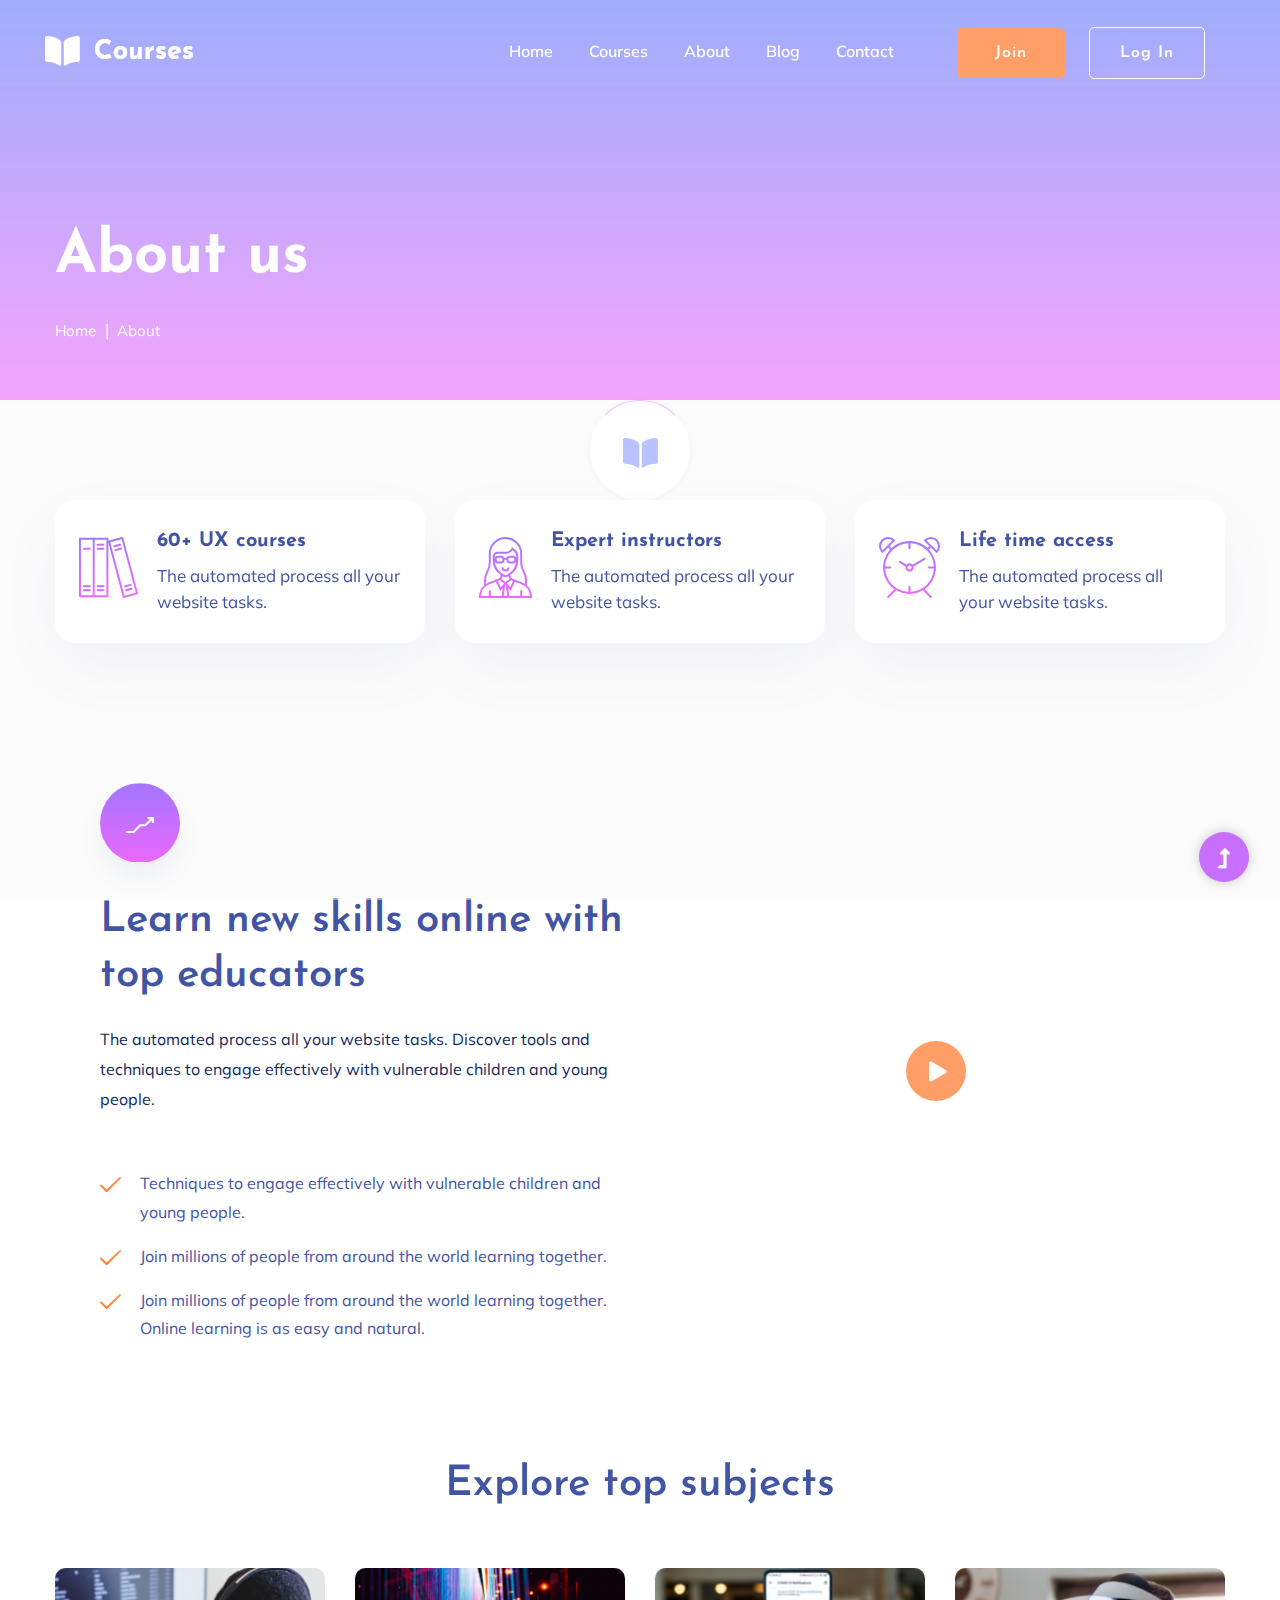
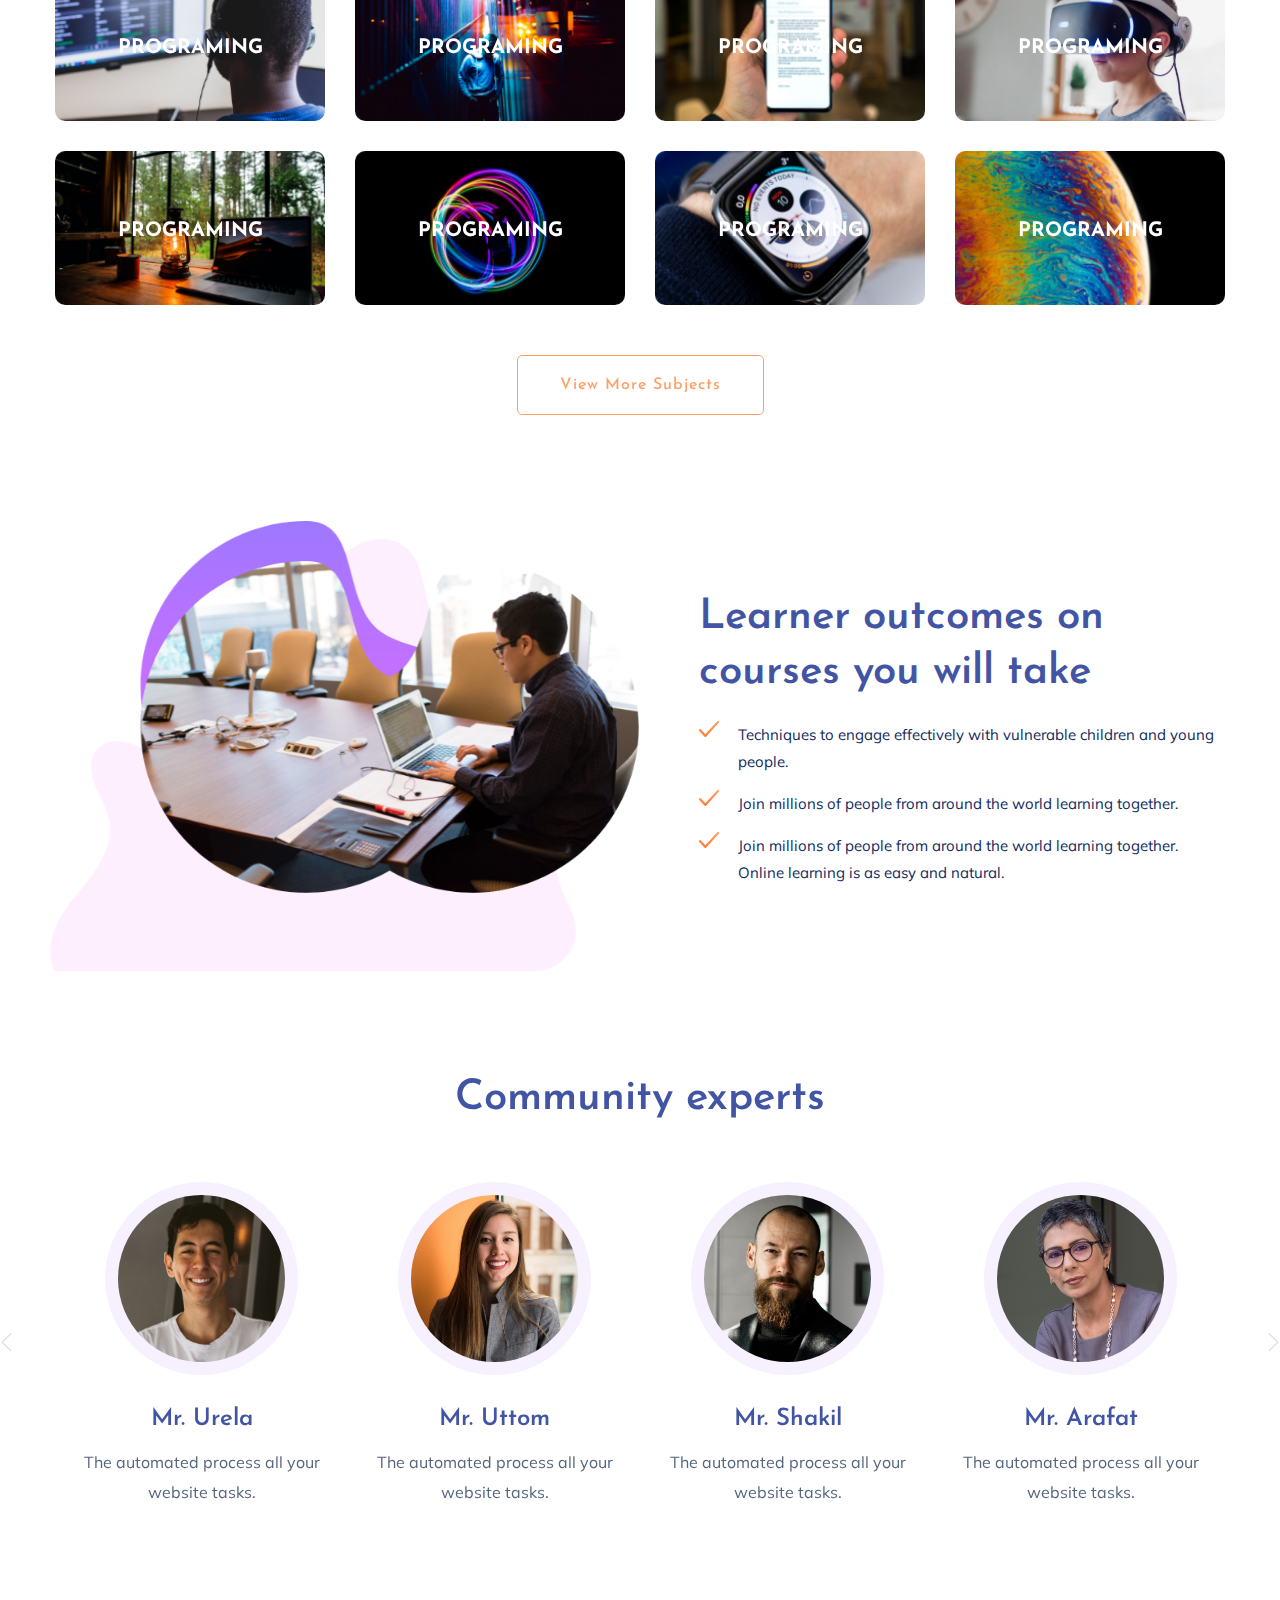
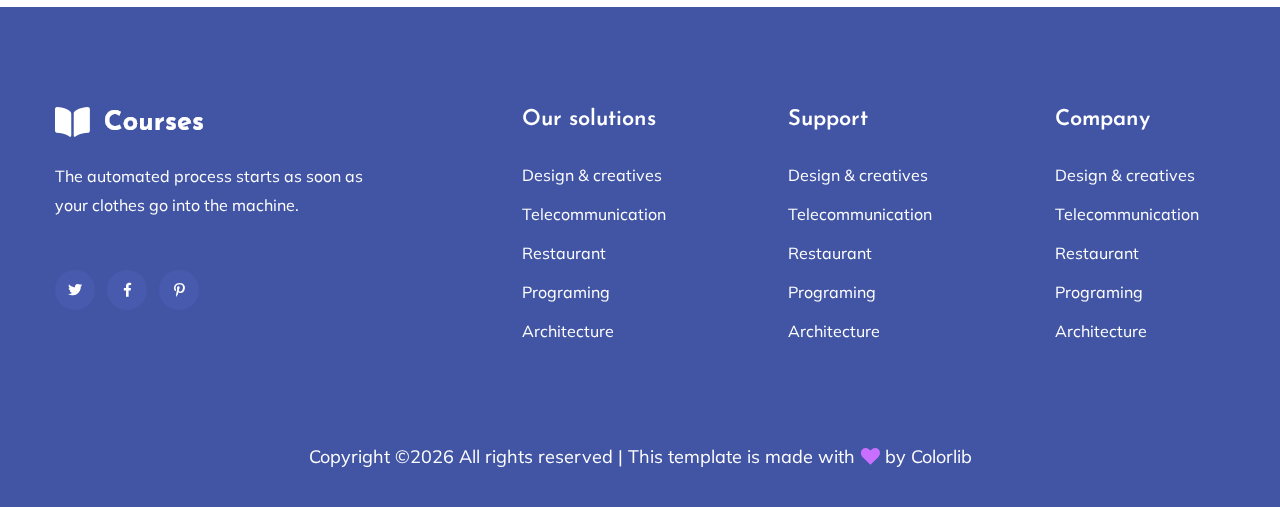
==== about.html @ 0b6d55c1 "initial commit" ====
<!doctype html>
<html class="no-js" lang="zxx">
<head>
    <meta charset="utf-8">
    <meta http-equiv="x-ua-compatible" content="ie=edge">
    <title>Courses | Education</title>
    <meta name="description" content="">
    <meta name="viewport" content="width=device-width, initial-scale=1">
    <link rel="manifest" href="site.webmanifest">
    <link rel="shortcut icon" type="image/x-icon" href="assets/img/favicon.ico">

    <!-- CSS here -->
    <link rel="stylesheet" href="assets/css/bootstrap.min.css">
    <link rel="stylesheet" href="assets/css/owl.carousel.min.css">
    <link rel="stylesheet" href="assets/css/slicknav.css">
    <link rel="stylesheet" href="assets/css/flaticon.css">
    <link rel="stylesheet" href="assets/css/progressbar_barfiller.css">
    <link rel="stylesheet" href="assets/css/gijgo.css">
    <link rel="stylesheet" href="assets/css/animate.min.css">
    <link rel="stylesheet" href="assets/css/animated-headline.css">
    <link rel="stylesheet" href="assets/css/magnific-popup.css">
    <link rel="stylesheet" href="assets/css/fontawesome-all.min.css">
    <link rel="stylesheet" href="assets/css/themify-icons.css">
    <link rel="stylesheet" href="assets/css/slick.css">
    <link rel="stylesheet" href="assets/css/nice-select.css">
    <link rel="stylesheet" href="assets/css/style.css">
</head>

<body>
    <!-- ? Preloader Start -->
    <div id="preloader-active">
        <div class="preloader d-flex align-items-center justify-content-center">
            <div class="preloader-inner position-relative">
                <div class="preloader-circle"></div>
                <div class="preloader-img pere-text">
                    <img src="assets/img/logo/loder.png" alt="">
                </div>
            </div>
        </div>
    </div>
    <!-- Preloader Start -->
    <!-- Header Start -->
    <div class="header-area header-transparent">
        <div class="main-header ">
            <div class="header-bottom  header-sticky">
                <div class="container-fluid">
                    <div class="row align-items-center">
                        <!-- Logo -->
                        <div class="col-xl-2 col-lg-2">
                            <div class="logo">
                                <a href="index.html"><img src="assets/img/logo/logo.png" alt=""></a>
                            </div>
                        </div>
                        <div class="col-xl-10 col-lg-10">
                            <div class="menu-wrapper d-flex align-items-center justify-content-end">
                                <!-- Main-menu -->
                                <div class="main-menu d-none d-lg-block">
                                    <nav>
                                        <ul id="navigation">                                                                                          
                                            <li class="active" ><a href="index.html">Home</a></li>
                                            <li><a href="courses.html">Courses</a></li>
                                            <li><a href="about.html">About</a></li>
                                            <li><a href="#">Blog</a>
                                                <ul class="submenu">
                                                    <li><a href="blog.html">Blog</a></li>
                                                    <li><a href="blog_details.html">Blog Details</a></li>
                                                    <li><a href="elements.html">Element</a></li>
                                                </ul>
                                            </li>
                                            <li><a href="contact.html">Contact</a></li>
                                            <!-- Button -->
                                            <li class="button-header margin-left "><a href="#" class="btn">Join</a></li>
                                            <li class="button-header"><a href="login.html" class="btn btn3">Log in</a></li>
                                        </ul>
                                    </nav>
                                </div>
                            </div>
                        </div> 
                        <!-- Mobile Menu -->
                        <div class="col-12">
                            <div class="mobile_menu d-block d-lg-none"></div>
                        </div>
                    </div>
                </div>
            </div>
        </div>
    </div>
    <!-- Header End -->
    <main>
        <!--? slider Area Start-->
        <section class="slider-area slider-area2">
            <div class="slider-active">
                <!-- Single Slider -->
                <div class="single-slider slider-height2">
                    <div class="container">
                        <div class="row">
                            <div class="col-xl-8 col-lg-11 col-md-12">
                                <div class="hero__caption hero__caption2">
                                    <h1 data-animation="bounceIn" data-delay="0.2s">About us</h1>
                                    <!-- breadcrumb Start-->
                                    <nav aria-label="breadcrumb">
                                        <ol class="breadcrumb">
                                            <li class="breadcrumb-item"><a href="index.html">Home</a></li>
                                            <li class="breadcrumb-item"><a href="#">about</a></li> 
                                        </ol>
                                    </nav>
                                    <!-- breadcrumb End -->
                                </div>
                            </div>
                        </div>
                    </div>          
                </div>
            </div>
        </section>
        <div class="services-area services-area2 section-padding40">
            <div class="container">
                <div class="row justify-content-sm-center">
                    <div class="col-lg-4 col-md-6 col-sm-8">
                        <div class="single-services mb-30">
                            <div class="features-icon">
                                <img src="assets/img/icon/icon1.svg" alt="">
                            </div>
                            <div class="features-caption">
                                <h3>60+ UX courses</h3>
                                <p>The automated process all your website tasks.</p>
                            </div>
                        </div>
                    </div>
                    <div class="col-lg-4 col-md-6 col-sm-8">
                        <div class="single-services mb-30">
                            <div class="features-icon">
                                <img src="assets/img/icon/icon2.svg" alt="">
                            </div>
                            <div class="features-caption">
                                <h3>Expert instructors</h3>
                                <p>The automated process all your website tasks.</p>
                            </div>
                        </div>
                    </div>
                    <div class="col-lg-4 col-md-6 col-sm-8">
                        <div class="single-services mb-30">
                            <div class="features-icon">
                                <img src="assets/img/icon/icon3.svg" alt="">
                            </div>
                            <div class="features-caption">
                                <h3>Life time access</h3>
                                <p>The automated process all your website tasks.</p>
                            </div>
                        </div>
                    </div>
                </div>
            </div>
        </div>
        <!--? About Area-1 Start -->
        <section class="about-area1 fix pt-10">
            <div class="support-wrapper align-items-center">
                <div class="left-content1">
                    <div class="about-icon">
                        <img src="assets/img/icon/about.svg" alt="">
                    </div>
                    <!-- section tittle -->
                    <div class="section-tittle section-tittle2 mb-55">
                        <div class="front-text">
                            <h2 class="">Learn new skills online with top educators</h2>
                            <p>The automated process all your website tasks. Discover tools and 
                                techniques to engage effectively with vulnerable children and young 
                            people.</p>
                        </div>
                    </div>
                    <div class="single-features">
                        <div class="features-icon">
                            <img src="assets/img/icon/right-icon.svg" alt="">
                        </div>
                        <div class="features-caption">
                            <p>Techniques to engage effectively with vulnerable children and young people.</p>
                        </div>
                    </div>
                    <div class="single-features">
                        <div class="features-icon">
                            <img src="assets/img/icon/right-icon.svg" alt="">
                        </div>
                        <div class="features-caption">
                            <p>Join millions of people from around the world  learning together.</p>
                        </div>
                    </div>

                    <div class="single-features">
                        <div class="features-icon">
                            <img src="assets/img/icon/right-icon.svg" alt="">
                        </div>
                        <div class="features-caption">
                            <p>Join millions of people from around the world learning together. Online learning is as easy and natural.</p>
                        </div>
                    </div>
                </div>
                <div class="right-content1">
                    <!-- img -->
                    <div class="right-img">
                        <img src="assets/img/gallery/about.png" alt="">

                        <div class="video-icon" >
                            <a class="popup-video btn-icon" href="https://www.youtube.com/watch?v=up68UAfH0d0"><i class="fas fa-play"></i></a>
                        </div>
                    </div>
                </div>
            </div>
        </section>
        <!-- About Area End -->
        <!--? top subjects Area Start -->
        <div class="topic-area section-padding40">
            <div class="container">
                <div class="row justify-content-center">
                    <div class="col-xl-7 col-lg-8">
                        <div class="section-tittle text-center mb-55">
                            <h2>Explore top subjects</h2>
                        </div>
                    </div>
                </div>
                <div class="row">
                    <div class="col-lg-3 col-md-4 col-sm-6">
                        <div class="single-topic text-center mb-30">
                            <div class="topic-img">
                                <img src="assets/img/gallery/topic1.png" alt="">
                                <div class="topic-content-box">
                                    <div class="topic-content">
                                        <h3><a href="#">Programing</a></h3>
                                    </div>
                                </div>
                            </div>
                        </div>
                    </div>
                    <div class="col-lg-3 col-md-4 col-sm-6">
                        <div class="single-topic text-center mb-30">
                            <div class="topic-img">
                                <img src="assets/img/gallery/topic2.png" alt="">
                                <div class="topic-content-box">
                                    <div class="topic-content">
                                        <h3><a href="#">Programing</a></h3>
                                    </div>
                                </div>
                            </div>
                        </div>
                    </div>
                    <div class="col-lg-3 col-md-4 col-sm-6">
                        <div class="single-topic text-center mb-30">
                            <div class="topic-img">
                                <img src="assets/img/gallery/topic3.png" alt="">
                                <div class="topic-content-box">
                                    <div class="topic-content">
                                        <h3><a href="#">Programing</a></h3>
                                    </div>
                                </div>
                            </div>
                        </div>
                    </div>
                    <div class="col-lg-3 col-md-4 col-sm-6">
                        <div class="single-topic text-center mb-30">
                            <div class="topic-img">
                                <img src="assets/img/gallery/topic4.png" alt="">
                                <div class="topic-content-box">
                                    <div class="topic-content">
                                        <h3><a href="#">Programing</a></h3>
                                    </div>
                                </div>
                            </div>
                        </div>
                    </div>
                    <div class="col-lg-3 col-md-4 col-sm-6">
                        <div class="single-topic text-center mb-30">
                            <div class="topic-img">
                                <img src="assets/img/gallery/topic5.png" alt="">
                                <div class="topic-content-box">
                                    <div class="topic-content">
                                        <h3><a href="#">Programing</a></h3>
                                    </div>
                                </div>
                            </div>
                        </div>
                    </div>
                    <div class="col-lg-3 col-md-4 col-sm-6">
                        <div class="single-topic text-center mb-30">
                            <div class="topic-img">
                                <img src="assets/img/gallery/topic6.png" alt="">
                                <div class="topic-content-box">
                                    <div class="topic-content">
                                        <h3><a href="#">Programing</a></h3>
                                    </div>
                                </div>
                            </div>
                        </div>
                    </div>
                    <div class="col-lg-3 col-md-4 col-sm-6">
                        <div class="single-topic text-center mb-30">
                            <div class="topic-img">
                                <img src="assets/img/gallery/topic7.png" alt="">
                                <div class="topic-content-box">
                                    <div class="topic-content">
                                        <h3><a href="#">Programing</a></h3>
                                    </div>
                                </div>
                            </div>
                        </div>
                    </div>
                    <div class="col-lg-3 col-md-4 col-sm-6">
                        <div class="single-topic text-center mb-30">
                            <div class="topic-img">
                                <img src="assets/img/gallery/topic8.png" alt="">
                                <div class="topic-content-box">
                                    <div class="topic-content">
                                        <h3><a href="#">Programing</a></h3>
                                    </div>
                                </div>
                            </div>
                        </div>
                    </div>
                </div>
                <div class="row justify-content-center">
                    <div class="col-xl-12">
                        <div class="section-tittle text-center mt-20">
                            <a href="courses.html" class="border-btn">View More Subjects</a>
                        </div>
                    </div>
                </div>
            </div>
        </div>
        <!-- top subjects End -->
        <!--? About Area-3 Start -->
        <section class="about-area3 fix">
            <div class="support-wrapper align-items-center">
                <div class="right-content3">
                    <!-- img -->
                    <div class="right-img">
                        <img src="assets/img/gallery/about3.png" alt="">
                    </div>
                </div>
                <div class="left-content3">
                    <!-- section tittle -->
                    <div class="section-tittle section-tittle2 mb-20">
                        <div class="front-text">
                            <h2 class="">Learner outcomes on courses you will take</h2>
                        </div>
                    </div>
                    <div class="single-features">
                        <div class="features-icon">
                            <img src="assets/img/icon/right-icon.svg" alt="">
                        </div>
                        <div class="features-caption">
                            <p>Techniques to engage effectively with vulnerable children and young people.</p>
                        </div>
                    </div>
                    <div class="single-features">
                        <div class="features-icon">
                            <img src="assets/img/icon/right-icon.svg" alt="">
                        </div>
                        <div class="features-caption">
                            <p>Join millions of people from around the world
                            learning together.</p>
                        </div>
                    </div>
                    <div class="single-features">
                        <div class="features-icon">
                            <img src="assets/img/icon/right-icon.svg" alt="">
                        </div>
                        <div class="features-caption">
                            <p>Join millions of people from around the world learning together.
                            Online learning is as easy and natural.</p>
                        </div>
                    </div>
                </div>
            </div>
        </section>
        <!-- About Area End -->
        <!--? Team -->
        <section class="team-area section-padding40 fix">
            <div class="container">
                <div class="row justify-content-center">
                    <div class="col-xl-7 col-lg-8">
                        <div class="section-tittle text-center mb-55">
                            <h2>Community experts</h2>
                        </div>
                    </div>
                </div>
                <div class="team-active">
                    <div class="single-cat text-center">
                        <div class="cat-icon">
                            <img src="assets/img/gallery/team1.png" alt="">
                        </div>
                        <div class="cat-cap">
                            <h5><a href="services.html">Mr. Urela</a></h5>
                            <p>The automated process all your website tasks.</p>
                        </div>
                    </div>
                    <div class="single-cat text-center">
                        <div class="cat-icon">
                            <img src="assets/img/gallery/team2.png" alt="">
                        </div>
                        <div class="cat-cap">
                            <h5><a href="services.html">Mr. Uttom</a></h5>
                            <p>The automated process all your website tasks.</p>
                        </div>
                    </div>
                    <div class="single-cat text-center">
                        <div class="cat-icon">
                            <img src="assets/img/gallery/team3.png" alt="">
                        </div>
                        <div class="cat-cap">
                            <h5><a href="services.html">Mr. Shakil</a></h5>
                            <p>The automated process all your website tasks.</p>
                        </div>
                    </div>
                    <div class="single-cat text-center">
                        <div class="cat-icon">
                            <img src="assets/img/gallery/team4.png" alt="">
                        </div>
                        <div class="cat-cap">
                            <h5><a href="services.html">Mr. Arafat</a></h5>
                            <p>The automated process all your website tasks.</p>
                        </div>
                    </div>
                    <div class="single-cat text-center">
                        <div class="cat-icon">
                            <img src="assets/img/gallery/team3.png" alt="">
                        </div>
                        <div class="cat-cap">
                            <h5><a href="services.html">Mr. saiful</a></h5>
                            <p>The automated process all your website tasks.</p>
                        </div>
                    </div>
                </div>
            </div>
        </section>
        <!-- Services End -->
    </main>
    <footer>
     <div class="footer-wrappper footer-bg">
        <!-- Footer Start-->
        <div class="footer-area footer-padding">
            <div class="container">
                <div class="row justify-content-between">
                    <div class="col-xl-4 col-lg-5 col-md-4 col-sm-6">
                        <div class="single-footer-caption mb-50">
                            <div class="single-footer-caption mb-30">
                                <!-- logo -->
                                <div class="footer-logo mb-25">
                                    <a href="index.html"><img src="assets/img/logo/logo2_footer.png" alt=""></a>
                                </div>
                                <div class="footer-tittle">
                                    <div class="footer-pera">
                                        <p>The automated process starts as soon as your clothes go into the machine.</p>
                                    </div>
                                </div>
                                <!-- social -->
                                <div class="footer-social">
                                    <a href="#"><i class="fab fa-twitter"></i></a>
                                    <a href="https://bit.ly/sai4ull"><i class="fab fa-facebook-f"></i></a>
                                    <a href="#"><i class="fab fa-pinterest-p"></i></a>
                                </div>
                            </div>
                        </div>
                    </div>
                    <div class="col-xl-2 col-lg-3 col-md-4 col-sm-5">
                        <div class="single-footer-caption mb-50">
                            <div class="footer-tittle">
                                <h4>Our solutions</h4>
                                <ul>
                                    <li><a href="#">Design & creatives</a></li>
                                    <li><a href="#">Telecommunication</a></li>
                                    <li><a href="#">Restaurant</a></li>
                                    <li><a href="#">Programing</a></li>
                                    <li><a href="#">Architecture</a></li>
                                </ul>
                            </div>
                        </div>
                    </div>
                    <div class="col-xl-2 col-lg-4 col-md-4 col-sm-6">
                        <div class="single-footer-caption mb-50">
                            <div class="footer-tittle">
                                <h4>Support</h4>
                                <ul>
                                    <li><a href="#">Design & creatives</a></li>
                                    <li><a href="#">Telecommunication</a></li>
                                    <li><a href="#">Restaurant</a></li>
                                    <li><a href="#">Programing</a></li>
                                    <li><a href="#">Architecture</a></li>
                                </ul>
                            </div>
                        </div>
                    </div>
                    <div class="col-xl-2 col-lg-3 col-md-4 col-sm-6">
                        <div class="single-footer-caption mb-50">
                            <div class="footer-tittle">
                                <h4>Company</h4>
                                <ul>
                                    <li><a href="#">Design & creatives</a></li>
                                    <li><a href="#">Telecommunication</a></li>
                                    <li><a href="#">Restaurant</a></li>
                                    <li><a href="#">Programing</a></li>
                                    <li><a href="#">Architecture</a></li>
                                </ul>
                            </div>
                        </div>
                    </div>
                </div>
            </div>
        </div>
        <!-- footer-bottom area -->
        <div class="footer-bottom-area">
            <div class="container">
                <div class="footer-border">
                    <div class="row d-flex align-items-center">
                        <div class="col-xl-12 ">
                            <div class="footer-copy-right text-center">
                                <p><!-- Link back to Colorlib can't be removed. Template is licensed under CC BY 3.0. -->
                                  Copyright &copy;<script>document.write(new Date().getFullYear());</script> All rights reserved | This template is made with <i class="fa fa-heart" aria-hidden="true"></i> by <a href="https://colorlib.com" target="_blank">Colorlib</a>
                                  <!-- Link back to Colorlib can't be removed. Template is licensed under CC BY 3.0. --></p>
                              </div>
                          </div>
                      </div>
                  </div>
              </div>
          </div>
          <!-- Footer End-->
      </div>
  </footer> 
  <!-- Scroll Up -->
  <div id="back-top" >
    <a title="Go to Top" href="#"> <i class="fas fa-level-up-alt"></i></a>
</div>

<!-- JS here -->
<script src="./assets/js/vendor/modernizr-3.5.0.min.js"></script>
<!-- Jquery, Popper, Bootstrap -->
<script src="./assets/js/vendor/jquery-1.12.4.min.js"></script>
<script src="./assets/js/popper.min.js"></script>
<script src="./assets/js/bootstrap.min.js"></script>
<!-- Jquery Mobile Menu -->
<script src="./assets/js/jquery.slicknav.min.js"></script>

<!-- Jquery Slick , Owl-Carousel Plugins -->
<script src="./assets/js/owl.carousel.min.js"></script>
<script src="./assets/js/slick.min.js"></script>
<!-- One Page, Animated-HeadLin -->
<script src="./assets/js/wow.min.js"></script>
<script src="./assets/js/animated.headline.js"></script>
<script src="./assets/js/jquery.magnific-popup.js"></script>

<!-- Date Picker -->
<script src="./assets/js/gijgo.min.js"></script>
<!-- Nice-select, sticky -->
<script src="./assets/js/jquery.nice-select.min.js"></script>
<script src="./assets/js/jquery.sticky.js"></script>
<!-- Progress -->
<script src="./assets/js/jquery.barfiller.js"></script>

<!-- counter , waypoint,Hover Direction -->
<script src="./assets/js/jquery.counterup.min.js"></script>
<script src="./assets/js/waypoints.min.js"></script>
<script src="./assets/js/jquery.countdown.min.js"></script>
<script src="./assets/js/hover-direction-snake.min.js"></script>

<!-- contact js -->
<script src="./assets/js/contact.js"></script>
<script src="./assets/js/jquery.form.js"></script>
<script src="./assets/js/jquery.validate.min.js"></script>
<script src="./assets/js/mail-script.js"></script>
<script src="./assets/js/jquery.ajaxchimp.min.js"></script>

<!-- Jquery Plugins, main Jquery -->	
<script src="./assets/js/plugins.js"></script>
<script src="./assets/js/main.js"></script>

</body>
</html>
---- assets/css/flaticon.css ----
/*
  	Flaticon icon font: Flaticon
  	Creation date: 02/06/2020 05:24
  	*/

@font-face {
  font-family: "Flaticon";
  src: url("../fonts/Flaticon.eot");
  src: url("../fonts/Flaticon.eot?#iefix") format("embedded-opentype"),
       url("../fonts/Flaticon.woff2") format("woff2"),
       url("../fonts/Flaticon.woff") format("woff"),
       url("../fonts/Flaticon.ttf") format("truetype"),
       url("../fonts/Flaticon.svg#Flaticon") format("svg");
  font-weight: normal;
  font-style: normal;
}

@media screen and (-webkit-min-device-pixel-ratio:0) {
  @font-face {
    font-family: "Flaticon";
    src: url("../fonts/Flaticon.svg#Flaticon") format("svg");
  }
}

[class^="flaticon-"]:before, [class*=" flaticon-"]:before,
[class^="flaticon-"]:after, [class*=" flaticon-"]:after {   
  font-family: Flaticon;
font-style: normal;
}

.flaticon-null:before { content: "\f100"; }
.flaticon-null-1:before { content: "\f101"; }
.flaticon-gear:before { content: "\f102"; }
.flaticon-think:before { content: "\f103"; }
---- assets/css/progressbar_barfiller.css ----
/* Custom Code skills */
.single-skill{
  display: flex;
}

.single-skill span {
	color: #79838b;
	font-size: 13px;
	font-weight: 300;
	letter-spacing: 0;
	margin-bottom: 14px;
	display: block;
}
.single-skill .bar-progress {
	width: 100%;
}
.single-skill .bar-title {
  width: 20%;
  margin-bottom: 19px;
}

.skills-content {
  padding-top: 200px;
  padding-left: 70px;
}

.skills-shape-bg {
  height: 651px;
  width: 868px;
  position: absolute;
  content: "";
  border: 2px solid #4d4d4d;
  left: 40%;
  top: 255px;
}

.skills-shape-bg::before {
  position: absolute;
  content: "";
  height: 465px;
  width: 300px;
  border: 2px solid #4d4d4d;
  left: -35%;
  top: 50%;
  transform: translateY(-50%);
  border-right: 0;
}



/* Default */
.barfiller {
	width: 100%;
	height: 10px;
	background: #f6f9fc;
  position: relative;
  border-radius: 5px;
}

.barfiller .fill {
  display: block;
  position: relative;
  width: 0px;
  height: 100%;
  background: #333;
  z-index: 1;
  border-radius: 5px;
}

.barfiller .tipWrap { display: none; }

.barfiller .tip {
  margin-top: -28px;
  padding: 2px 4px;
  font-size: 16px;
  color: #09cc7f;
  left: 0px;
  position: absolute;
  z-index: 2;
  background: transparent;
  font-weight: 800;
}

.barfiller .tip:after {
  border: solid;
  border-color: rgba(0,0,0,.8) transparent;
  border-width: 6px 6px 0 6px;
  content: "";
  display: block;
  position: absolute;
  left: 9px;
  top: 100%;
  z-index: 9;
  display: none;
  
}
---- assets/css/gijgo.css ----
.gj-button {
    background-color: #f5f5f5;
    border: 1px solid #ddd;
    color: #000;
    border-radius: 3px;
    padding: 6px 10px;
    cursor: pointer;
}

.gj-unselectable {
    -webkit-touch-callout: none;
    -webkit-user-select: none;
    -khtml-user-select: none;
    -moz-user-select: none;
    -ms-user-select: none;
    user-select: none;
}

.gj-row {
    display: -webkit-box;
    display: -ms-flexbox;
    display: flex;
    -ms-flex-wrap: wrap;
    flex-wrap: wrap;
}

.gj-margin-left-5 {
    margin-left: 5px;
}

.gj-margin-left-10 {
    margin-left: 10px;
}

.gj-width-full {
    width: 100%;
}

.gj-cursor-pointer {
    cursor: pointer;
}

.gj-text-align-center {
    text-align: center;
}

.gj-font-size-16 {
    font-size: 16px;
}

.gj-hidden {
    display: none;
}

/** Material Design */
.gj-button-md {
    background: 0 0;
    border: none;
    border-radius: 2px;
    color: rgba(0, 0, 0, 0.87);
    position: relative;
    height: 36px;
    margin: 0;
    min-width: 64px;
    padding: 0 16px;
    display: inline-block;
    font-family: "Roboto","Helvetica","Arial",sans-serif;
    font-size: 1rem;
    font-weight: 500;
    text-transform: uppercase;
    letter-spacing: 0;
    overflow: hidden;
    will-change: box-shadow;
    transition: box-shadow .2s cubic-bezier(.4,0,1,1),background-color .2s cubic-bezier(.4,0,.2,1),color .2s cubic-bezier(.4,0,.2,1);
    outline: none;
    cursor: pointer;
    text-decoration: none;
    text-align: center;
    line-height: 36px;
    vertical-align: middle;
    overflow: hidden;
    -webkit-user-select: none;
    -moz-user-select: none;
    -ms-user-select: none;
    user-select: none;
}

.gj-button-md:hover {
    background-color: rgba(158,158,158,.2);
}

.gj-button-md:disabled {
    color: rgba(0,0,0,.26);
    background: 0 0;
}

.gj-button-md .material-icons,
.gj-button-md .gj-icon {
    vertical-align: middle;
    /*font-size: 1.3rem;
    margin-right: 4px;*/
}

.gj-button-md.gj-button-md-icon {
    width: 24px;
    height: 31px;
    min-width: 24px;
    padding: 0px;
    display: table;
}

.gj-button-md.gj-button-md-icon .material-icons,
.gj-button-md.gj-button-md-icon .gj-icon {
    display: table-cell;
    margin-right: 0px;
    width: 24px;
    height: 24px;
}

.gj-button-md.active {
    background-color: rgba(158,158,158,.4);
}

.gj-button-md-group {
    position: relative;
    display: inline-block;
    vertical-align: middle;
}
.gj-textbox-md {
	/* border: none; */
	/* border-bottom: 1px solid rgba(0,0,0,.42); */
	display: block;
	font-family: "Helvetica","Arial",sans-serif;
	font-size: 16px;
	line-height: 16px;
	/* padding: 4px 0px; */
	margin: 0;
	/* width: 100%; */
	background: 0 0;
	/* text-align: ; */
	color: rgba(0,0,0,.87);
	padding-left: 44px;
	border: 1px solid #dca73a;
	/* padding: 15px 15px; */
	/* text-align: center; */
	width: 177px;
	height: 55px;
	border-radius: 5px;
}
.gj-textbox-md:focus,
.gj-textbox-md:active {
    /* border-bottom: 2px solid rgba(0,0,0,.42); */
    outline: none;
}

.gj-textbox-md::placeholder {
    color: #8e8e8e;
}

.gj-textbox-md:-ms-input-placeholder {
    color: #8e8e8e;
}

.gj-textbox-md::-ms-input-placeholder {
    color: #8e8e8e;
}

.gj-md-spacer-24 {
    min-width: 24px;
    width: 24px;
    display: inline-block;
}

.gj-md-spacer-32 {
    min-width: 32px;
    width: 32px;
    display: inline-block;
}

.gj-modal {
    position: fixed;
    top: 0;
    right: 0;
    bottom: 0;
    left: 0;
    z-index: 1203;
    display: none;
    overflow: hidden;
    -webkit-overflow-scrolling: touch;
    outline: 0;
    background-color: rgba(0, 0, 0, 0.54118);
    transition: 200ms ease opacity;
    will-change: opacity;
}

/* List */
ul.gj-list li [data-role="wrapper"] {
    display: table;
    width: 100%;
}

ul.gj-list li [data-role="checkbox"] {
    display: table-cell;
    vertical-align:middle;
    text-align:center;
}

ul.gj-list li [data-role="image"] {
    display: table-cell;
    vertical-align:middle;
    text-align:center;
}

ul.gj-list li [data-role="display"] {
    display: table-cell;
    vertical-align:middle;
    cursor: pointer;
}

ul.gj-list li [data-role="display"]:empty:before {
  content: "\200b"; /* unicode zero width space character */
}

/* List - Bootstrap */
ul.gj-list-bootstrap {
    padding-left: 0px;
    margin-bottom: 0px;
}

ul.gj-list-bootstrap li {
    padding: 0px;
}

ul.gj-list-bootstrap li [data-role="wrapper"] {
    padding: 0px 10px;
}

ul.gj-list-bootstrap li [data-role="checkbox"] {
    width: 24px;
    padding: 3px;
}

ul.gj-list-bootstrap li [data-role="image"] {
    width: 24px;
    height: 24px;
}

ul.gj-list-bootstrap li [data-role="display"] {
    padding: 8px 0px 8px 4px;
}

.list-group-item.active ul li, .list-group-item.active:focus ul li, .list-group-item.active:hover ul li {
    text-shadow: none;
    color:initial;
}

/* List - Material Design */
ul.gj-list-md {
    padding: 0px;
    list-style: none;
    list-style-type: none;
    line-height: 24px;
    letter-spacing: 0;
    color: #616161; /* Gray 700 */
}

ul.gj-list-md li {
    display: list-item;
    list-style-type: none;
    padding: 0px;
    min-height: unset;
    box-sizing: border-box;
    align-items: center;
    cursor: default;
    overflow: hidden;

    font-family: "Roboto","Helvetica","Arial",sans-serif;
    font-size: 16px;
    font-weight: 400;
    letter-spacing: .04em;
    line-height: 1;
    
    -webkit-flex-direction: row;
    -ms-flex-direction: row;
    flex-direction: row;
    -webkit-flex-wrap: nowrap;
    -ms-flex-wrap: nowrap;
    flex-wrap: nowrap;
}

ul.gj-list-md li [data-role="checkbox"] {
    height: 24px;
    width: 24px;
}

ul.gj-list-md li [data-role="image"] {
    height: 24px;
    width: 24px;
}

ul.gj-list-md li [data-role="display"] {
    padding: 8px 0px 8px 5px;
    order: 0;
    flex-grow: 2;
    text-decoration: none;
    box-sizing: border-box;
    align-items: center;
    text-align: left;
    color: rgba(0,0,0,.87);
}

ul.gj-list-md li.disabled>[data-role="wrapper"]>[data-role="display"] {
    color: #9E9E9E; /* Gray 500 */
}

.gj-list-md-active {
    background: #e0e0e0;
    color: #3f51b5;
}


/* Picker */
.gj-picker {
    position: absolute;
    z-index: 1203;
    background-color: #fff;
}

.gj-picker .selected {
    color: #fff;
}

/* Material Design */
.gj-picker-md {
    font-family: "Roboto","Helvetica","Arial",sans-serif;
    font-size: 16px;
    font-weight: 400;
    letter-spacing: .04em;
    line-height: 1;
    color: rgba(0,0,0,.87);
    border: 1px solid #E0E0E0;
}

.gj-modal .gj-picker-md {
    border: 0px;
}

.gj-picker-md [role="header"] {
    color: rgba(255, 255, 255, 0.54);
    display: flex;
    background: #2196f3;
    align-items: baseline;
    user-select: none;
    justify-content: center;
}

.gj-picker-md [role="footer"] {
    float: right;
    padding: 10px;
}

.gj-picker-md [role="footer"] button.gj-button-md {
    color: #2196f3;
    font-weight: bold;
    font-size: 13px;
}

/* Bootstrap */
.gj-picker-bootstrap {
    border-radius: 4px;
    border: 1px solid #E0E0E0;
}

.gj-picker-bootstrap .selected {
    color: #888;
}

.gj-picker-bootstrap [role="header"] {
    background: #eee;
    color: #AAA;
}
@font-face {
    font-family: 'gijgo-material';
    src: url('../fonts/gijgo-material.eot?235541');
    src: url('../fonts/gijgo-material.eot?235541#iefix') format('embedded-opentype'), url('../fonts/gijgo-material.ttf?235541') format('truetype'), url('../fonts/gijgo-material.woff?235541') format('woff'), url('../fonts/gijgo-material.svg?235541#gijgo-material') format('svg');
    font-weight: normal;
    font-style: normal;
}

.gj-icon {
    /* use !important to prevent issues with browser extensions that change fonts */
    font-family: 'gijgo-material' !important;
    font-size: 24px;
    speak: none;
    font-style: normal;
    font-weight: normal;
    font-variant: normal;
    text-transform: none;
    line-height: 1;
    /* Enable Ligatures ================ */
    letter-spacing: 0;
    -webkit-font-feature-settings: "liga";
    -moz-font-feature-settings: "liga=1";
    -moz-font-feature-settings: "liga";
    -ms-font-feature-settings: "liga" 1;
    font-feature-settings: "liga";
    -webkit-font-variant-ligatures: discretionary-ligatures;
    font-variant-ligatures: discretionary-ligatures;
    /* Better Font Rendering =========== */
    -webkit-font-smoothing: antialiased;
    -moz-osx-font-smoothing: grayscale;
}

.gj-icon.undo:before {
    content: "\e900";
}

.gj-icon.vertical-align-top:before {
    content: "\e901";
}

.gj-icon.vertical-align-center:before {
    content: "\e902";
}

.gj-icon.vertical-align-bottom:before {
    content: "\e903";
}

.gj-icon.arrow-dropup:before {
    content: "\e904";
}

.gj-icon.clock:before {
    content: "\e905";
}

.gj-icon.refresh:before {
    content: "\e906";
}

.gj-icon.last-page:before {
    content: "\e907";
}

.gj-icon.first-page:before {
    content: "\e908";
}

.gj-icon.cancel:before {
    content: "\e909";
}

.gj-icon.clear:before {
    content: "\e90a";
}

.gj-icon.check-circle:before {
    content: "\e90b";
}

.gj-icon.delete:before {
    content: "\e90c";
}

.gj-icon.arrow-upward:before {
    content: "\e90d";
}

.gj-icon.arrow-forward:before {
    content: "\e90e";
}

.gj-icon.arrow-downward:before {
    content: "\e90f";
}

.gj-icon.arrow-back:before {
    content: "\e910";
}

.gj-icon.list-numbered:before {
    content: "\e911";
}

.gj-icon.list-bulleted:before {
    content: "\e912";
}

.gj-icon.indent-increase:before {
    content: "\e913";
}

.gj-icon.indent-decrease:before {
    content: "\e914";
}

.gj-icon.redo:before {
    content: "\e915";
}

.gj-icon.align-right:before {
    content: "\e916";
}

.gj-icon.align-left:before {
    content: "\e917";
}

.gj-icon.align-justify:before {
    content: "\e918";
}

.gj-icon.align-center:before {
    content: "\e919";
}

.gj-icon.strikethrough:before {
    content: "\e91a";
}

.gj-icon.italic:before {
    content: "\e91b";
}

.gj-icon.underlined:before {
    content: "\e91c";
}

.gj-icon.bold:before {
    content: "\e91d";
}

.gj-icon.arrow-dropdown:before {
    content: "\e91e";
}

.gj-icon.done:before {
    content: "\e91f";
}

.gj-icon.pencil:before {
    content: "\e920";
}

.gj-icon.minus:before {
    content: "\e921";
}

.gj-icon.plus:before {
    content: "\e922";
}

.gj-icon.chevron-up:before {
    content: "\e923";
}

.gj-icon.chevron-right:before {
    content: "\e924";
}

.gj-icon.chevron-down:before {
    content: "\e925";
}

.gj-icon.chevron-left:before {
    content: "\e926";
}

.gj-icon.event:before {
    content: "\e927";
}
.gj-draggable {
    cursor: move;
}
.gj-resizable-handle {
    position: absolute;
    font-size: 0.1px;
    display: block;
    -ms-touch-action: none;
    touch-action: none;
    z-index: 1203;
}

.gj-resizable-n {
    cursor: n-resize;
    height: 7px;
    width: 100%;
    top: -5px;
    left: 0;
}
.gj-resizable-e {
    cursor: e-resize;
    width: 7px;
    right: -5px;
    top: 0;
    height: 100%;
}
.gj-resizable-s {
    cursor: s-resize;
    height: 7px;
    width: 100%;
    bottom: -5px;
    left: 0;
}
.gj-resizable-w {
	cursor: w-resize;
	width: 7px;
	left: -5px;
	top: 0;
	height: 100%;
}
.gj-resizable-se {
	cursor: se-resize;
	width: 12px;
	height: 12px;
	right: 1px;
	bottom: 1px;
}
.gj-resizable-sw {
	cursor: sw-resize;
	width: 9px;
	height: 9px;
	left: -5px;
	bottom: -5px;
}
.gj-resizable-nw {
	cursor: nw-resize;
	width: 9px;
	height: 9px;
	left: -5px;
	top: -5px;
}
.gj-resizable-ne {
	cursor: ne-resize;
	width: 9px;
	height: 9px;
	right: -5px;
	top: -5px;
}

.gj-dialog-footer {
    position: absolute;
    bottom: 0px;
    width: 100%;
    margin-top: 0px;
}

.gj-dialog-scrollable [data-role="body"] {
    overflow-x: hidden;
    overflow-y: scroll;
}

/** Bootstrap 3 **/
.gj-dialog-bootstrap {
    overflow: hidden;
    z-index: 1202;
}

.gj-dialog-bootstrap [data-role="title"] {
    display: inline;
}
.gj-dialog-bootstrap [data-role="close"] {
    line-height: 1.42857143;
}

/** Bootstrap 4 **/
.gj-dialog-bootstrap4 {
    overflow: hidden;
    z-index: 1202;
}

.gj-dialog-bootstrap4 [data-role="title"] {
    display: inline;
}
.gj-dialog-bootstrap4 [data-role="close"] {
    line-height: 1.5;
}

/** Material Design **/
.gj-dialog-md {
    background-color: #FFF;
    overflow: hidden;
    border: none;
    box-shadow: 0 11px 15px -7px rgba(0,0,0,.2), 0 24px 38px 3px rgba(0,0,0,.14), 0 9px 46px 8px rgba(0,0,0,.12);
    box-sizing: border-box;
    position: relative;
    display: -webkit-box;
    display: -webkit-flex;
    display: -ms-flexbox;
    display: flex;
    -webkit-box-orient: vertical;
    -webkit-box-direction: normal;
    -webkit-flex-direction: column;
    -ms-flex-direction: column;
    flex-direction: column;
    -webkit-background-clip: padding-box;
    background-clip: padding-box;
    outline: 0;
    z-index: 1202;
}

.gj-dialog-md-header {
    padding: 24px 24px 0px 24px;
    font-family: "Roboto","Helvetica","Arial",sans-serif;
}

.gj-dialog-md-title {
    margin: 0;
    font-weight: 400;
    display: inline;
    line-height: 28px;
    font-size: 20px;
}

.gj-dialog-md-close {
    -webkit-appearance: none;
    padding: 0;
    cursor: pointer;
    background: 0 0;
    border: 0;
    float: right;
    line-height: 28px;
    font-size: 28px;
}

.gj-dialog-md-body {
    padding: 20px 24px 24px 24px;
    color: rgba(0,0,0,.54);
    font-family: "Helvetica","Arial",sans-serif;
    font-size: 14px;
    font-weight: 400;
    line-height: 20px;
}

.gj-dialog-md-footer {
    padding: 8px 8px 8px 24px;
    display: -webkit-flex;
    display: -ms-flexbox;
    display: flex;
    -webkit-flex-direction: row-reverse;
    -ms-flex-direction: row-reverse;
    flex-direction: row-reverse;
    -webkit-flex-wrap: wrap;
    -ms-flex-wrap: wrap;
    flex-wrap: wrap;

    box-sizing: border-box;
}

.gj-dialog-md-footer>*:first-child {
    margin-right: 0;
}

.gj-dialog-md-footer>* {
    margin-right: 8px;
    height: 36px;
}
DIV.gj-grid-wrapper {
    margin: auto;
    position: relative;
    clear:both;
    z-index: 1;
}

TABLE.gj-grid {
    margin: auto;    
    border-collapse: collapse;
    width: 100%;
    table-layout: fixed;
}

TABLE.gj-grid THEAD TH [data-role="selectAll"] {
    margin: auto;
}

TABLE.gj-grid THEAD TH [data-role="title"] {
    display: inline-block;
}

TABLE.gj-grid THEAD TH [data-role="sorticon"] {
    display: inline-block;
}

TABLE.gj-grid THEAD TH {
    overflow: hidden;
    text-overflow: ellipsis;
}

TABLE.gj-grid.autogrow-header-row THEAD TH {
    overflow: auto;
    text-overflow: initial;
    white-space: pre-wrap;
    -ms-word-break: break-word;
    word-break: break-word;
}

TABLE.gj-grid > tbody > tr > td {
    overflow: hidden;
    position: relative;
}

table.gj-grid tbody div[data-role="display"] {
    vertical-align: middle;
    text-indent: 0;
    white-space: pre-wrap;
    -ms-word-break: break-word;
    word-break: break-word;
}

table.gj-grid.fixed-body-rows tbody div[data-role="display"] {
    overflow: hidden;
    text-overflow: ellipsis;
    white-space: nowrap;
    -ms-word-break: initial;
    word-break: initial;
}

table.gj-grid tfoot DIV[data-role="display"] {
    vertical-align: middle;
    text-indent: 0;
    display: flex;
}

TABLE.gj-grid .fa {
    padding: 2px;
}

TABLE.gj-grid > tbody > tr > td > div {
    padding: 2px;
    overflow: hidden;
}

DIV.gj-grid-wrapper DIV.gj-grid-loading-cover
{
    background: #BBBBBB;
    opacity: 0.5;
    position: absolute;
    vertical-align: middle;
}

DIV.gj-grid-wrapper DIV.gj-grid-loading-text
{
    position: absolute;
    font-weight: bold;
}

/* Bootstrap Theme */
table.gj-grid-bootstrap thead th {
    background-color: #f5f5f5;
    vertical-align:middle;
}

table.gj-grid-bootstrap thead th [data-role="sorticon"] {
    margin-left: 5px;
}

table.gj-grid-bootstrap thead th [data-role="sorticon"] i.gj-icon,
table.gj-grid-bootstrap thead th [data-role="sorticon"] i.material-icons {
    position: absolute;
    font-size: 20px;
    top: 15px;
}

table.gj-grid-bootstrap tbody tr td div[data-role="display"] {
    padding: 0px;
}

.gj-grid-bootstrap-4 .gj-checkbox-bootstrap {
    display: inline-block;
    padding-top: 2px;
}

.gj-grid-bootstrap-4 tbody tr.active {
    background-color: rgba(0,0,0,.075);
}

/* Material Design Theme */
.gj-grid-md {
    position: relative;
    border: 1px solid #e0e0e0;
    border-collapse: collapse;
    white-space: nowrap;
    font-size: 13px;
    font-family: "Roboto","Helvetica","Arial",sans-serif;
    background-color: #fff;
}

.gj-grid-md td:first-of-type, .gj-grid-md th:first-of-type {
    padding-left: 24px;
}

.gj-grid-md th {
    position: relative;
    vertical-align: bottom;
    font-weight: 700;
    line-height: 31px;
    letter-spacing: 0;
    height: 56px;
    font-size: 12px;
    color: rgba(0,0,0,.54);
    padding-bottom: 8px;
    box-sizing: border-box;
    padding: 12px 18px;
    text-align: right;
}

.gj-grid-md td {
    position: relative;
    height: 48px;
    border-top: 1px solid #e0e0e0;
    border-bottom: 1px solid #e0e0e0;
    padding: 12px 18px;
    box-sizing: border-box;
    text-align: left;
    color: rgba(0,0,0,.87);
}

.gj-grid-md tbody tr {
    position: relative;
    height: 48px;
    transition-duration: .28s;
    transition-timing-function: cubic-bezier(.4,0,.2,1);
    transition-property: background-color;
}

.gj-grid-md tbody tr:hover {
    background-color: #EEEEEE; /* Gray 200 */
}

.gj-grid-md tbody tr.gj-grid-md-select {
    background-color: #F5F5F5; /* Grey 100 */
}


table.gj-grid-md thead th [data-role="sorticon"] {
    margin-left: 5px;
}

table.gj-grid-md thead th [data-role="sorticon"] i.gj-icon,
table.gj-grid-md thead th [data-role="sorticon"] i.material-icons {
    position: absolute;
    font-size: 16px;
    top: 19px;
}

table.gj-grid-md thead th.gj-grid-select-all {
    padding-bottom: 3px;
}
/* Hide all prioritized columns by default */
@media only all {
	th.display-1120,
	td.display-1120,
	th.display-960,
	td.display-960,
	th.display-800,
	td.display-800,
	th.display-640,
	td.display-640,
	th.display-480,
	td.display-480,
	th.display-320,
	td.display-320 {
		display: none;
	}
}

/* Show at 320px (20em x 16px) */
@media screen and (min-width: 20em) {
	TABLE.gj-grid-bootstrap th.display-320,
	TABLE.gj-grid-bootstrap td.display-320 {
		display: table-cell;
	}
}
/* Show at 480px (30em x 16px) */
@media screen and (min-width: 30em) {
	TABLE.gj-grid-bootstrap th.display-480,
	TABLE.gj-grid-bootstrap td.display-480 {
		display: table-cell;
	}
}
/* Show at 640px (40em x 16px) */
@media screen and (min-width: 40em) {
	TABLE.gj-grid-bootstrap th.display-640,
	TABLE.gj-grid-bootstrap td.display-640 {
		display: table-cell;
	}
}
/* Show at 800px (50em x 16px) */
@media screen and (min-width: 50em) {
	TABLE.gj-grid-bootstrap th.display-800,
	TABLE.gj-grid-bootstrap td.display-800 {
		display: table-cell;
	}
}
/* Show at 960px (60em x 16px) */
@media screen and (min-width: 60em) {
	TABLE.gj-grid-bootstrap th.display-960,
	TABLE.gj-grid-bootstrap td.display-960 {
		display: table-cell;
	}
}
/* Show at 1,120px (70em x 16px) */
@media screen and (min-width: 70em) {
	TABLE.gj-grid-bootstrap th.display-1120,
	TABLE.gj-grid-bootstrap td.display-1120 {
		display: table-cell;
	}
}

/* Material Design Theme */
.gj-grid-md tfoot tr th {
    padding-right: 14px;
}

.gj-grid-md tfoot tr[data-role="pager"] .gj-grid-mdl-pager-label {
    padding-left: 5px;
    padding-right: 5px;
}

.gj-grid-md tfoot tr[data-role="pager"] .gj-dropdown-md {
    margin-left: 12px;
}

.gj-grid-md tfoot tr[data-role="pager"] .gj-dropdown-md [role="presenter"] {
    font-size: 12px;
    font-weight: bold;
    color: rgba(0,0,0,.54);
}

.gj-grid-md tfoot tr[data-role="pager"] .gj-dropdown-md [role="presenter"] [role="display"] {
    text-align: right;
}

.gj-grid-md tfoot tr[data-role="pager"] .gj-grid-md-limit-select {
    margin-left: 10px;
    font-size: 12px;
    font-weight: bold;
    color: rgba(0,0,0,.54);
}

/* Bootstrap */
.gj-grid-bootstrap tfoot tr[data-role="pager"] th {
    line-height: 30px;
    background-color: #f5f5f5;
}

.gj-grid-bootstrap tfoot tr[data-role="pager"] th > div > div {
    margin-right: 5px;
}

.gj-grid-bootstrap tfoot tr[data-role="pager"] th > div > button {
    margin-right: 5px;
}

.gj-grid-bootstrap-4 tfoot tr[data-role="pager"] th > div button {
    height: 34px;
}

.gj-grid-bootstrap-4 tfoot tr[data-role="pager"] th div .gj-dropdown-bootstrap-4 .gj-dropdown-expander-mi .gj-icon {
    top: 5px;
}

.gj-grid-bootstrap-3 tfoot tr[data-role="pager"] th > div > input {
    margin-right: 5px;
    width: 40px;
    text-align: right;
    display: inline-block;
    font-weight: bold;
}

.gj-grid-bootstrap-4 tfoot tr[data-role="pager"] th > div > div.input-group {
    width: 40px;
}

.gj-grid-bootstrap-4 tfoot tr[data-role="pager"] th > div > div.input-group input {
    text-align: right;
    font-weight: bold;
    height: 34px;
    padding-top: 2px;
    padding-bottom: 6px;
}

.gj-grid-bootstrap tfoot tr[data-role="pager"] th > div > select {
    display: inline-block;
    margin-right: 5px;
    width: 60px;
}

.gj-grid-bootstrap tfoot tr[data-role="pager"] th .gj-dropdown-bootstrap .gj-list-bootstrap [data-role="display"] {
    line-height: 14px;
}

.gj-grid-bootstrap tfoot tr[data-role="pager"] th .gj-dropdown-bootstrap [role="presenter"] [role="display"] {
    font-weight: bold;
}

.gj-grid-bootstrap tfoot tr[data-role="pager"] th .gj-dropdown-bootstrap-3 [role="presenter"] {
    padding: 2px 8px;
}

.gj-grid-bootstrap tfoot tr[data-role="pager"] th .gj-dropdown-bootstrap-4 [role="presenter"] {
    padding: 1px 8px;
}
.gj-grid thead tr th div.gj-grid-column-resizer-wrapper {
    position: relative;
    width: 100%;
    height: 0px; 
    top: 0px; 
    left: 0px; 
    padding: 0px;
}

span.gj-grid-column-resizer {
    position: absolute;
    right: 0px;
    width: 10px;
    top: -100px;
    height: 300px;
    z-index: 1203;
    cursor: e-resize;
}

.gj-grid-resize-cursor {
    cursor: e-resize;
}
.gj-grid-md tbody tr.gj-grid-top-border td {
  border-top: 2px solid #777;
}
.gj-grid-md tbody tr.gj-grid-bottom-border td {
  border-bottom: 2px solid #777;
}

.gj-grid-bootstrap tbody tr.gj-grid-top-border td {
  border-top: 2px solid #777;
}
.gj-grid-bootstrap tbody tr.gj-grid-bottom-border td {
  border-bottom: 2px solid #777;
}
.gj-grid-md thead tr th.gj-grid-left-border,
.gj-grid-md tbody tr td.gj-grid-left-border
{
    border-left: 3px solid #777;
}
.gj-grid-md thead tr th.gj-grid-right-border,
.gj-grid-md tbody tr td.gj-grid-right-border
{
    border-right: 3px solid #777;
}

.gj-grid-bootstrap thead tr th.gj-grid-left-border,
.gj-grid-bootstrap tbody tr td.gj-grid-left-border
{
    border-left: 5px solid #ddd;
}
.gj-grid-bootstrap thead tr th.gj-grid-right-border,
.gj-grid-bootstrap tbody tr td.gj-grid-right-border
{
    border-right: 5px solid #ddd;
}
.gj-dirty {
    position: absolute;
    top: 0px;
    left: 0px;
    border-style: solid;
    border-width: 3px;
    border-color: #f00 transparent transparent #f00;
    padding: 0;
    overflow: hidden;
    vertical-align: top;
}

/* Material Design */
.gj-grid-md tbody tr td.gj-grid-management-column {
    padding: 3px;
}

.gj-grid-md tbody tr td[data-mode="edit"] {
    padding: 0px 18px;
}

.gj-grid-md tbody .gj-dropdown-md [role="presenter"] [role="display"] {
    padding: 0px;
}

/* Bootstrap */
.gj-grid-bootstrap tbody tr td[data-mode="edit"] {
    padding: 0px;
}

.gj-grid-bootstrap tbody tr td[data-mode="edit"] [data-role="edit"] {
    padding: 0px;
}

/* Bootstrap 3 */
.gj-grid-bootstrap-3 tbody tr td.gj-grid-management-column {
    padding: 3px;
}

.gj-grid-bootstrap-3 tbody tr td[data-mode="edit"] {
    height: 38px;
}

.gj-grid-bootstrap-3 tbody tr td[data-mode="edit"] [data-role="edit"] input[type="text"] {
    height: 37px;
    padding: 8px;
}

.gj-grid-bootstrap-3 tbody tr td[data-mode="edit"] .gj-dropdown-bootstrap [role="presenter"] {
    border: 0px;
    border-radius: 0px;
    height: 37px;
    padding-left: 8px;
}

.gj-grid-bootstrap-3 tbody tr td[data-mode="edit"] .gj-datepicker-bootstrap {
    height: 37px;
}

.gj-grid-bootstrap-3 tbody tr td[data-mode="edit"] .gj-datepicker-bootstrap [role="input"] {
    height: 37px;
    border:0px;
    border-radius: 0px;
}

.gj-grid-bootstrap-3 tbody tr td[data-mode="edit"] .gj-datepicker-bootstrap [role="right-icon"] {
    border:0px;
    border-radius: 0px;
}

.gj-grid-bootstrap-3 tbody tr td[data-mode="edit"] .gj-checkbox-bootstrap {
    display: inline-block;
    padding-top: 10px;
    height: 32px;
}

/* Bootstrap 4 */
.gj-grid-bootstrap-4 tbody tr td.gj-grid-management-column {
    padding: 6px;
}

.gj-grid-bootstrap-4 tbody tr td[data-mode="edit"] [data-role="edit"] input[type="text"] {
    height: 48px;
    padding-left: 12px;
}

.gj-grid-bootstrap-4 tbody tr td[data-mode="edit"] .gj-dropdown-bootstrap [role="presenter"] {
    border: 0px;
    border-radius: 0px;
    height: 48px;
    padding-left: 12px;
    font-family: -apple-system,system-ui,BlinkMacSystemFont,"Segoe UI",Roboto,"Helvetica Neue",Arial,sans-serif;
}

.gj-grid-bootstrap-4 tbody tr td[data-mode="edit"] .gj-dropdown-bootstrap-4 [role="expander"].gj-dropdown-expander-mi .gj-icon,
.gj-grid-bootstrap-4 tbody tr td[data-mode="edit"] .gj-dropdown-bootstrap-4 [role="expander"].gj-dropdown-expander-mi .material-icons {
    top: 13px;
}

.gj-grid-bootstrap-4 tbody tr td[data-mode="edit"] .gj-datepicker-bootstrap {
    height: 48px;
}

.gj-grid-bootstrap-4 tbody tr td[data-mode="edit"] .gj-datepicker-bootstrap [role="input"] {
    height: 48px;
    border:0px;
    border-radius: 0px;
}

.gj-grid-bootstrap-4 tbody tr td[data-mode="edit"] .gj-datepicker-bootstrap [role="right-icon"] {
    background-color: #fff;
}

.gj-grid-bootstrap-4 tbody tr td[data-mode="edit"] .gj-datepicker-bootstrap [role="right-icon"] button {
    border: 0px;
    border-radius: 0px;
    width: 43px;
    position: relative;
}

.gj-grid-bootstrap-4 tbody tr td[data-mode="edit"] .gj-datepicker-bootstrap [role="right-icon"] .gj-icon,
.gj-grid-bootstrap-4 tbody tr td[data-mode="edit"] .gj-datepicker-bootstrap [role="right-icon"] .material-icons {
    top: 13px;
    left: 10px;
    font-size: 24px;
}

.gj-grid-bootstrap-4 tbody tr td[data-mode="edit"] .gj-checkbox-bootstrap {
    display: inline-block;
    padding-top: 15px;
    height: 42px;
}
.gj-grid-md thead tr[data-role="filter"] th {
    border-top: 1px solid #e0e0e0;
}

div.gj-grid-wrapper div.gj-grid-bootstrap-toolbar {
    background-color: #f5f5f5;
    padding: 8px;
    font-weight: bold;
    border: 1px solid #ddd;
}

div.gj-grid-wrapper div.gj-grid-bootstrap-4-toolbar {
    background-color: #f5f5f5;
    padding: 12px;
    font-weight: bold;
    border: 1px solid #ddd;
}

div.gj-grid-wrapper div.gj-grid-md-toolbar {
    font-weight: bold;
    font-size: 24px;
    font-family: "Helvetica","Arial",sans-serif;
    background-color: rgb(255, 255, 255);
    
    border-top: 1px solid #e0e0e0;
    border-left: 1px solid #e0e0e0;
    border-right: 1px solid #e0e0e0;
    border-bottom: 0px;
    border-collapse: collapse;

    padding: 0 18px 0px 18px;
    line-height: 56px;
}
table.gj-grid-scrollable tbody {
    overflow-y: auto;
    overflow-x: hidden;
    display: block;
}

/* Material Design */
table.gj-grid-md.gj-grid-scrollable {
    border-bottom: 0px;
}

table.gj-grid-md.gj-grid-scrollable tbody {
    border-right: 1px solid #e0e0e0;
    border-bottom: 1px solid #e0e0e0;
}

table.gj-grid-md.gj-grid-scrollable tfoot {
    border-bottom: 1px solid #e0e0e0;
}

/* Bootstrap 3 */
table.gj-grid-bootstrap.gj-grid-scrollable {
    border-bottom: 0px;
}

table.gj-grid-bootstrap.gj-grid-scrollable tbody {
    border-right: 1px solid #ddd;
    border-bottom: 1px solid #ddd;
}

table.gj-grid-bootstrap.gj-grid-scrollable tbody tr[data-role="row"]:first-child td {
    border-top: 0px;
}

table.gj-grid-bootstrap.gj-grid-scrollable tbody tr[data-role="row"] td:first-child {
    border-left: 0px;
}

table.gj-grid-bootstrap.gj-grid-scrollable tbody tr[data-role="row"] td:last-child {
    border-right: 0px;
}

table.gj-grid-bootstrap.gj-grid-scrollable tfoot {
    border-bottom: 1px solid #ddd;
}

ul.gj-list li [data-role="spacer"] {
    display: table-cell;
}

ul.gj-list li [data-role="expander"] {
    display: table-cell;
    vertical-align:middle;
    text-align:center;
    cursor: pointer;
}

[data-type="tree"] ul li [data-role="expander"].gj-tree-material-icons-expander {
    width: 24px;
}

[data-type="tree"] ul li [data-role="expander"].gj-tree-font-awesome-expander {
    width: 24px;
}

[data-type="tree"] ul li [data-role="expander"].gj-tree-glyphicons-expander {
    width: 24px;
}

[data-type="tree"] ul li [data-role="expander"].gj-tree-glyphicons-expander .glyphicon {
    top: 4px;
    height: 24px;
}

/* Bootstrap Theme */
.gj-tree-bootstrap-3 ul.gj-list-bootstrap li {
    border: 0px;
    border-radius: 0px;
    color: #333;
}

.gj-tree-bootstrap-3 ul.gj-list-bootstrap li.active {
    color: #fff;
}

.gj-tree-bootstrap-3 ul.gj-list-bootstrap li.disabled {
    color: #777;
    background-color: #eee;
}

.gj-tree-bootstrap-4 ul.gj-list-bootstrap li {
    border: 0px;
    border-radius: 0px;
    color: #212529;
}

.gj-tree-bootstrap-4 ul.gj-list-bootstrap li.active {
    color: #fff;
}

.gj-tree-bootstrap-4 ul.gj-list-bootstrap li.disabled {
    color: #868e96;
}

.gj-tree-bootstrap-4 ul.gj-list-bootstrap li ul.gj-list-bootstrap {
    width: 100%;
}

.gj-tree-bootstrap-border ul.gj-list-bootstrap li {
    border: 1px solid #ddd;
}

.gj-tree-bootstrap-border ul.gj-list-bootstrap li ul.gj-list-bootstrap li {
    border-left: 0px;
    border-right: 0px;
}

.gj-tree-bootstrap-border ul.gj-list-bootstrap li:first-child {
    border-top-left-radius: 4px;
    border-top-right-radius: 4px;
}

.gj-tree-bootstrap-border ul.gj-list-bootstrap li:last-child {
    border-bottom-left-radius: 4px;
    border-bottom-right-radius: 4px;
}

.gj-tree-bootstrap-border ul.gj-list-bootstrap li ul.gj-list-bootstrap li:first-child {
    border-top-left-radius: 0px;
    border-top-right-radius: 0px;
}

.gj-tree-bootstrap-border ul.gj-list-bootstrap li ul.gj-list-bootstrap li:last-child {
    border-bottom: 0px;
    border-bottom-left-radius: 0px;
    border-bottom-right-radius: 0px;
}

ul.gj-list-bootstrap li [data-role="expander"].gj-tree-material-icons-expander {
    padding-top: 8px;
    padding-bottom: 4px;
}

ul.gj-list-bootstrap li [data-role="expander"].gj-tree-material-icons-expander .gj-icon {
    width: 24px;
    height: 24px;
}

/* Material Design Theme */
ul.gj-list-md li.disabled > [data-role="wrapper"] > [data-role="expander"] {
    color: #9E9E9E; /* Gray 500 */
}

.gj-tree-md-border ul.gj-list-md li {
    border: 1px solid #616161; /* Gray 700 */
    margin-bottom: -1px;
}

.gj-tree-md-border ul.gj-list-md li ul.gj-list-md li {
    border-left: 0px;
    border-right: 0px;
}

.gj-tree-md-border ul.gj-list-md li ul.gj-list-md li:last-child {
    border-bottom: 0px;
}
.gj-tree-drop-above {    
    border-top: 1px solid #000;
}

.gj-tree-drop-below {
    border-bottom: 1px solid #000;
}

.gj-tree-bootstrap-3 ul.gj-list-bootstrap li [data-role="wrapper"].drop-above {
    border-top: 2px solid #000;
}

.gj-tree-bootstrap-3 ul.gj-list-bootstrap li [data-role="wrapper"].drop-below {
    border-bottom: 2px solid #000;
}

.gj-tree-bootstrap-4 ul.gj-list-bootstrap li [data-role="wrapper"].drop-above {
    border-top: 2px solid #000;
}

.gj-tree-bootstrap-4 ul.gj-list-bootstrap li [data-role="wrapper"].drop-below {
    border-bottom: 2px solid #000;
}

.gj-tree-drag-el {
    padding: 0px;
    margin: 0px;
    z-index: 1203;
}

.gj-tree-drag-el li {
    padding: 0px;
    margin: 0px;
}

.gj-tree-drag-el [data-role="wrapper"] {
    cursor: move;
    display: table;
}

.gj-tree-drag-el [data-role="indicator"] {
    width: 14px;
    padding: 0px 3px;
    display: table-cell;
    vertical-align: middle;
    text-align: center;
}

.gj-tree-bootstrap-drag-el li.list-group-item {
    border: 0px;
    background: unset;
}

.gj-tree-bootstrap-drag-el [data-role="indicator"] {
    width: 24px;
    height: 24px;
    padding: 0px;
}

.gj-tree-md-drag-el [data-role="indicator"] {
    width: 24px;
    height: 24px;
    padding: 0px;
}
/* Bootstrap */
.gj-checkbox-bootstrap {
    min-width: 0;
    font-size: 0;
    font-weight: normal;
    margin: 0px;
    text-align: center;
    width: 18px;
    height: 18px;
    position: relative;
    display: inline;
}

.gj-checkbox-bootstrap input[type="checkbox"] {
    display: none;
    margin-bottom: -12px;
}

.gj-checkbox-bootstrap span {
    background: #fff;
    display: block;
    content: " ";
    width: 18px;
    height: 18px;
    line-height: 11px;
    font-size: 11px;
    padding: 2px;
    color: #555555;
    border: 1px solid #CCCCCC;
    border-radius: 3px;
    transition: box-shadow 0.2s linear, border-color 0.2s linear;
    cursor: pointer;
    margin: auto;
}

.gj-checkbox-bootstrap input[type="checkbox"]:focus + span:before {
    outline: 0;
    box-shadow: 0 0 0 0 #66afe9, 0 0 6px rgba(102, 175, 233, .6);
    border-color: #66afe9;
}

.gj-checkbox-bootstrap input[type="checkbox"][disabled] + span {
    opacity: 0.6;
    cursor: not-allowed;
}

/* Bootstrap 4 */
.gj-checkbox-bootstrap.gj-checkbox-bootstrap-4 span {
    line-height: 16px;
    padding: 0px;
}

.gj-checkbox-bootstrap-4.gj-checkbox-material-icons input[type="checkbox"]:checked + span:after {
    font-size: 16px;
}

.gj-checkbox-bootstrap-4.gj-checkbox-material-icons input[type="checkbox"]:indeterminate + span:after {
    font-size: 16px;
}

/* Material Design */
.gj-checkbox-md {
    min-width: 0;
    font-size: 0;
    font-weight: normal;
    margin: 0px;
    text-align: center;
    width: 16px;
    height: 16px;
    position: relative;
}

.gj-checkbox-md input[type="checkbox"] {
    display: none;
    margin-bottom: -12px;
}

.gj-checkbox-md span {
    display: inline-block;
    box-sizing: border-box;
    width: 16px;
    height: 16px;
    margin: 0;
    cursor: pointer;
    overflow: hidden;
    border: 2px solid #616161; /* Gray 700 */
    border-radius: 2px;
    z-index: 2;
}

.gj-checkbox-md input[type="checkbox"]:checked + span {
    border: 2px solid #536DFE; /* Indigo A200 */
}

.gj-checkbox-md input[type="checkbox"]:checked + span:after {
    color: #FFF;
    background-color: #536DFE; /* Indigo A200 */
    position: absolute;
    left: 1px;
    top: -15px;
}

.gj-checkbox-md input[type="checkbox"]:indeterminate + span {
    border: 2px solid #616161; /* Gray 700 */
}

.gj-checkbox-md input[type="checkbox"]:indeterminate + span:after {    
    color: #616161;/*color: rgba(0, 0, 0, 1);*/
    position: absolute;
    left: 1px;
    top: -15px;
}

.gj-checkbox-md input[type="checkbox"][disabled] + span {
    border: 2px solid #9E9E9E;
}

.gj-checkbox-md input[type="checkbox"][disabled] + span:after {
    background-color: #9E9E9E;
}

.gj-checkbox-md input[type="checkbox"][disabled]:indeterminate + span:after {
    color: #FFFFFF;
}

/* Material Icons */
.gj-checkbox-material-icons input[type="checkbox"]:checked + span:after {
    content: "\e91f";
    font-size: 14px;
    font-weight: bold;
    white-space: pre;
}

.gj-checkbox-material-icons input[type="checkbox"]:indeterminate + span:after {
    content: "\e921";
    font-size: 14px;
    font-weight: bold;
    white-space: pre;
}

/* Glyphicons */
.gj-checkbox-glyphicons input[type="checkbox"]:checked + span:after {
    display: inline-block;
    font-family: 'Glyphicons Halflings';
    content: "\e013 ";
}

.gj-checkbox-glyphicons input[type="checkbox"]:indeterminate + span:after {
    display: inline-block;
    font-family: 'Glyphicons Halflings';
    content: "\2212 ";
    padding-right: 1px;
}

/* fontawesome */
.gj-checkbox-fontawesome .fa {
    font-size: 14px;
}
.gj-checkbox-bootstrap.gj-checkbox-fontawesome .fa {
    line-height: 18px;
}

.gj-checkbox-fontawesome input[type="checkbox"]:checked + span:before {
    content: "\f00c ";
}

.gj-checkbox-fontawesome input[type="checkbox"]:indeterminate + span:before {
    content: "\f068 ";
}
.gj-editor [role="body"] {
    overflow: auto;
    outline: 0px solid transparent;
    box-sizing: border-box;
}

/* Material Design */
.gj-editor-md {
    padding: 7px;
    font-family: "Roboto","Helvetica","Arial",sans-serif;
    font-size: 14px;
    font-weight: 500;
    letter-spacing: 0;
    border: 1px solid rgba(158,158,158,.2);
}

.gj-editor-md [role="toolbar"] {
    margin-bottom: 7px;
}

.gj-editor-md [role="toolbar"] .gj-button-md {
    min-width: 54px;
    margin-right: 5px;
}

.gj-editor-md [role="toolbar"] .gj-button-md .gj-icon {
    width: 24px;
    height: 24px;
}

.gj-editor-md [role="body"] {
    border: 1px solid rgba(158,158,158,.2);
}

.gj-editor-md p {
    margin: 0;
    padding: 0;
}

.gj-editor-md blockquote {
    font-size: 14px;
}

/* Bootstrap */
.gj-editor-bootstrap {
    padding: 7px;
    border: 1px solid #eceeef;
}

.gj-editor-bootstrap [role="toolbar"] {
    margin-bottom: 7px;
}

.gj-editor-bootstrap [role="toolbar"] .btn-group {
    margin-right: 10px;
}

.gj-editor-bootstrap [role="toolbar"] button {
    height: 36px;
}

.gj-editor-bootstrap [role="body"] {
    border: 1px solid #eceeef;
}

.gj-editor-bootstrap p {
    margin: 0;
    padding: 0;
}

.gj-editor-bootstrap blockquote {
    font-size: 14px;
}
.gj-dropdown {
    position: relative;
    border-collapse: separate;
}

.gj-dropdown [role="presenter"] {
    display: table;
    cursor: pointer;
    outline: none;
    position: relative;
}

.gj-dropdown [role="presenter"] [role="display"] {
    display: table-cell;
    text-align: left;
    width: 100%;
}

.gj-dropdown [role="presenter"] [role="expander"] {
    display: table-cell;
    vertical-align:middle;
    text-align:center;
    width: 24px;
    height: 24px;
}

/* Material Design */
.gj-dropdown-md [role="presenter"] {
    font-family: "Roboto","Helvetica","Arial",sans-serif;
    font-size: 16px;
    font-weight: 400;
    letter-spacing: .04em;
    line-height: 1;
    color: rgba(0,0,0,.87);
    padding: 0px;
    border: 0px;
    border-bottom: 1px solid rgba(0,0,0,.42);
    background: transparent;
}

.gj-dropdown-md [role="presenter"]:focus,
.gj-dropdown-md [role="presenter"]:active {
    border-bottom: 2px solid rgba(0,0,0,.42);
}

.gj-dropdown-md [role="presenter"] [role="display"] {
    padding: 4px 0px;
    line-height: 18px;
}

.gj-dropdown-md [role="presenter"] [role="display"] .placeholder {
    color: #8e8e8e;
}

.gj-dropdown-list-md {
    position: absolute;
    top: 0px;
    left: 0px;
    background-color: #f5f5f5;
    color: #000;
    margin: 0px;
    z-index: 1203;
}

.gj-dropdown-list-md li:hover, .gj-dropdown-list-md li.active {
    background-color: #eee;
}

/* Bootstrap */
.gj-dropdown-bootstrap [role="presenter"] [role="display"] {
    padding-right: 5px;
}

.gj-dropdown-bootstrap [role="presenter"] [role="expander"] {
    padding-left: 5px;
}

.gj-dropdown-bootstrap [role="presenter"] [role="expander"].gj-dropdown-expander-mi {
    width: 24px;
}

.gj-dropdown-bootstrap-3 [role="presenter"] [role="display"] {
    line-height: 20px;
}

.gj-dropdown-bootstrap-3 [role="presenter"] [role="display"] .placeholder {
    color: #9999b3;
}

.gj-dropdown-bootstrap-3 [role="presenter"] [role="expander"] {
    width: 20px;
    height: 20px;
}

.gj-dropdown-bootstrap-3 [role="presenter"] [role="expander"].gj-dropdown-expander-mi .gj-icon,
.gj-dropdown-bootstrap-3 [role="presenter"] [role="expander"].gj-dropdown-expander-mi .material-icons {
    top: 5px;
    right: 10px;
    position: absolute;
}

.gj-dropdown-bootstrap-4 [role="presenter"] {
    border: 1px solid #ced4da;
}

.gj-dropdown-bootstrap-4 [role="presenter"] [role="display"] {
    line-height: 24px;
}

.gj-dropdown-bootstrap-4 [role="presenter"] [role="expander"].gj-dropdown-expander-mi .gj-icon,
.gj-dropdown-bootstrap-4 [role="presenter"] [role="expander"].gj-dropdown-expander-mi .material-icons {
    top: 7px;
    right: 10px;
    position: absolute;
}

.gj-dropdown-list-bootstrap {
    position: absolute;
    top: 32px;
    left: 0px;
    margin: 0px;
    z-index: 1203;
}
.gj-datepicker [role="input"]::-ms-clear {
    display: none;
}

.gj-datepicker [role="right-icon"] {
    cursor: pointer;
}

.gj-picker div[role="navigator"] {
    display: -webkit-box;
    display: -ms-flexbox;
    display: flex;
    -ms-flex-wrap: wrap;
    flex-wrap: wrap;
}

.gj-picker div[role="navigator"] div {
    cursor: pointer;
    position: relative;
    flex-basis: 0;
    -webkit-box-flex: 1;
    -ms-flex-positive: 1;
    flex-grow: 1;
    max-width: 100%;
}

.gj-picker div[role="navigator"] div[role="period"] {
    width: 100%;
    text-align: center;
}

/* Material Design */
.gj-datepicker-md {
	font-family: "Roboto","Helvetica","Arial",sans-serif;
	font-size: 16px;
	font-weight: 400;
	letter-spacing: .04em;
	line-height: 1;
	color: #9d9d9d;
    position: relative;
    /* background-image: url(../img/logo/date-picker-icon.png); */
}
.gj-datepicker-md [role="right-icon"] {
	position: absolute;
	left: 13px;
	top: 16px;
	font-size: 24px;
}

.gj-datepicker-md.small .gj-textbox-md {
    font-size: 14px;
}

.gj-datepicker-md.small .gj-icon {
    font-size: 22px;
}

.gj-datepicker-md.large .gj-textbox-md {
    font-size: 18px;
}

.gj-datepicker-md.large .gj-icon {
    font-size: 28px;
}

.gj-picker-md.datepicker [role="header"] {
    padding: 20px 20px;
    display: block;
}

.gj-picker-md.datepicker [role="header"] [role="year"] {
    font-size: 17px;
    padding-bottom: 5px;
    cursor: pointer;
}

.gj-picker-md.datepicker [role="header"] [role="date"] {
    font-size: 36px;
    cursor: pointer;
}

.gj-picker-md div[role="navigator"] {
    height: 42px;
    line-height: 42px;
}

.gj-picker div[role="navigator"] div[role="period"] {
    font-weight: bold;
    font-size: 15px;
}

.gj-picker-md div[role="navigator"] div:first-child {
    max-width: 42px;
}

.gj-picker-md div[role="navigator"] div:last-child {
    max-width: 42px;
}

.gj-picker-md div[role="navigator"] div i.gj-icon,
.gj-picker-md div[role="navigator"] div i.material-icons {
    position: absolute;
    top: 8px;
}

.gj-picker-md div[role="navigator"] div:first-child i.gj-icon,
.gj-picker-md div[role="navigator"] div:first-child i.material-icons {
    left: 10px;
}

.gj-picker-md div[role="navigator"] div:last-child i.gj-icon,
.gj-picker-md div[role="navigator"] div:last-child i.material-icons {
    right: 11px;
}

.gj-picker-md table thead {
    color: #9E9E9E; /* Gray 500 */
}

.gj-picker-md table tr th div,
.gj-picker-md table tr td div {
    display: block;
    width: 40px;
    height: 40px;
    line-height: 40px;
    font-size: 13px;
    text-align: center;
    vertical-align: middle;
}

[type="year"].gj-picker-md table tr td div,
[type="decade"].gj-picker-md table tr td div,
[type="century"].gj-picker-md table tr td div {
    width: 73px;
    height: 73px;
    line-height: 73px;
    cursor: pointer;
}

.gj-picker-md table tr td.gj-cursor-pointer div:hover {
    background: #EEEEEE;
    border-radius: 50%;
    color: rgba(0,0,0,.87);
}

.gj-picker-md table tr td.other-month div,
.gj-picker-md table tr td.disabled div {
    color: #BDBDBD; /* Gray 400 */
}

.gj-picker-md table tr td.focused div {
    background: #E0E0E0; /* Gray 300 */
    border-radius: 50%;
}

.gj-picker-md table tr td.today div {
    color: #1976D2;
}

.gj-picker-md table tr td.selected.gj-cursor-pointer div {
    color: #FFFFFF;
    background: #1976D2; /* Blue 700 */
    border-radius: 50%;
}

.gj-picker-md table tr td.calendar-week div {
    font-weight: bold;
}

/* Bootstrap */
.gj-datepicker-bootstrap :focus,
.gj-datepicker-bootstrap :active {
    box-shadow: none;
}

.gj-picker-bootstrap {
    border: 1px solid rgba(0,0,0,0.15);
    border-radius: 4px;
    padding: 4px;
}

.gj-modal .gj-picker-bootstrap {
    padding: 0px;
}

.gj-picker-bootstrap.datepicker [role="header"] {
    padding: 10px 20px;
    display: block;
}

.gj-picker-bootstrap.datepicker [role="header"] [role="year"] {
    font-size: 15px;
    cursor: pointer;
}

.gj-picker-bootstrap [role="header"] [role="date"] {
    font-size: 24px;
    cursor: pointer;
}

.gj-modal .gj-picker-bootstrap.datepicker [role="body"] {
    padding: 15px;
}

.gj-picker-bootstrap div[role="navigator"] {
    height: 30px;
    line-height: 30px;
    text-align: center;
}

.gj-picker-bootstrap div[role="navigator"] div:first-child {
    max-width: 30px;
}

.gj-picker-bootstrap div[role="navigator"] div:last-child {
    max-width: 30px;
}

.gj-picker-bootstrap table tr td div,
.gj-picker-bootstrap table tr th div {
    display: block;
    width: 30px;
    height: 30px;
    line-height: 30px;
    text-align: center;
    vertical-align: middle;
}

[type="year"].gj-picker-bootstrap table tr td div,
[type="decade"].gj-picker-bootstrap table tr td div,
[type="century"].gj-picker-bootstrap table tr td div {
    width: 53px;
    height: 53px;
    line-height: 53px;
    cursor: pointer;
}

.gj-picker-bootstrap table tr th div i,
.gj-picker-bootstrap table tr th div span {
    line-height: 30px;
}

.gj-picker-bootstrap div[role="navigator"] .gj-icon,
.gj-picker-bootstrap div[role="navigator"] .material-icons {
    margin: 3px;
}

.gj-picker-bootstrap table tr td.focused div,
.gj-picker-bootstrap table tr td.gj-cursor-pointer div:hover {
    background: #EEEEEE;
    border-radius: 4px;
    color: #212529;
}

.gj-picker-bootstrap table tr td.today div {
    color: #204d74;
    font-weight: bold;
}

.gj-picker-bootstrap table tr td.selected.gj-cursor-pointer div {
    color: #fff;
    background-color: #204d74;
    border-color: #122b40;
    border-radius: 4px;
}

.gj-picker-bootstrap table tr td.other-month div,
.gj-picker-bootstrap table tr td.disabled div {
    color: #777;
}

/* Bootstrap 3 */
.gj-datepicker-bootstrap span[role="right-icon"].input-group-addon {
    border-top-left-radius: 0px;
    border-bottom-left-radius: 0px;
    border-top-right-radius: 4px;
    border-bottom-right-radius: 4px;
    border-left: 0px;
    position: relative;
    /*width: 38px;*/
}

.gj-datepicker-bootstrap span[role="right-icon"].input-group-addon .gj-icon,
.gj-datepicker-bootstrap span[role="right-icon"].input-group-addon .material-icons {
    position: absolute;
    top: 7px;
    left: 7px;
}

/* Bootstrap 4 */
.gj-datepicker-bootstrap [role="right-icon"] button {
    width: 38px;
    position: relative;
    border: 1px solid #ced4da;
}

.gj-datepicker-bootstrap [role="right-icon"] button:hover {
    color: #6c757d;
    background-color: transparent;
}

.gj-datepicker-bootstrap.input-group-sm [role="right-icon"] button {
    width: 30px;
}

.gj-datepicker-bootstrap.input-group-lg [role="right-icon"] button {
    width: 48px;
}

.gj-datepicker-bootstrap [role="right-icon"] button .gj-icon,
.gj-datepicker-bootstrap [role="right-icon"] button .material-icons {
    position: absolute;
    font-size: 21px;
    top: 9px;
    left: 9px;
}

.gj-datepicker-bootstrap.input-group-sm [role="right-icon"] button .gj-icon,
.gj-datepicker-bootstrap.input-group-sm [role="right-icon"] button .material-icons {
    top: 6px;
    left: 6px;
    font-size: 19px;
}

.gj-datepicker-bootstrap.input-group-lg [role="right-icon"] button .gj-icon,
.gj-datepicker-bootstrap.input-group-lg [role="right-icon"] button .material-icons {
    font-size: 27px;
    top: 10px;
    left: 10px;
}
.gj-timepicker [role="input"]::-ms-clear {
    display: none;
}

.gj-timepicker [role="right-icon"] {
    cursor: pointer;
}

.gj-picker.timepicker [role="header"] {
    font-size: 58px;
    padding: 20px 0;
    line-height: 58px;

    display: flex;
    align-items: baseline;
    user-select: none;
    justify-content: center;
}

.gj-picker.timepicker [role="header"] div {
    cursor: pointer;
    width: 66px;
    text-align: right;
}

.gj-picker [role="header"] [role="mode"] {
    position: relative;
    width: 0px;
}

.gj-picker [role="header"] [role="mode"] span {
    position: absolute;
    left: 7px;
    line-height: 18px;
    font-size: 18px;
}

.gj-picker [role="header"] [role="mode"] span[role="am"] {
    top: 7px;
}

.gj-picker [role="header"] [role="mode"] span[role="pm"] {
    bottom: 7px;
}

.gj-picker [role="body"] [role="dial"] {
    width: 256px;
    color: rgba(0, 0, 0, 0.87);
    height: 256px;
    position: relative;
    background: #eeeeee;
    border-radius: 50%;
    margin: 10px;
}

.gj-picker [role="body"] [role="hour"] {
    top: calc(50% - 16px);
    left: calc(50% - 16px);
    width: 32px;
    height: 32px;
    cursor: pointer;
    position: absolute;
    font-size: 14px;
    text-align: center;
    line-height: 32px;
    user-select: none;
    pointer-events: none;
}

.gj-picker [role="body"] [role="hour"].selected {
    color: rgba(255, 255, 255, 1);
}

.gj-picker [role="body"] [role="arrow"] {
    top: calc(50% - 1px);
    left: 50%;
    width: calc(50% - 20px);
    height: 2px;
    position: absolute;
    pointer-events: none;
    transform-origin: left center;
    transition: all 250ms cubic-bezier(0.4, 0, 0.2, 1);
    width: calc(50% - 52px);
}

.gj-picker .arrow-begin {
    top: -3px;
    left: -4px;
    width: 8px;
    height: 8px;
    position: absolute;
    border-radius: 50%;
}

.gj-picker .arrow-end {
    top: -15px;
    right: -16px;
    width: 0;
    height: 0;
    position: absolute;
    box-sizing: content-box;
    border-width: 16px;
    border-radius: 50%;
}

/* Material Design */
.gj-timepicker-md {
    font-family: "Roboto","Helvetica","Arial",sans-serif;
    font-size: 16px;
    font-weight: 400;
    letter-spacing: .04em;
    line-height: 1;
    color: rgba(0,0,0,.87);
    position: relative;
}

.gj-timepicker-md.small .gj-textbox-md {
    font-size: 14px;
}

.gj-timepicker-md.small .gj-icon {
    font-size: 22px;
}

.gj-timepicker-md.large .gj-textbox-md {
    font-size: 18px;
}

.gj-timepicker-md.large .gj-icon {
    font-size: 28px;
}

.gj-timepicker-md [role="right-icon"] {
    cursor: pointer;
    position: absolute;
    right: 0px;
    top: 0px;
    font-size: 24px;
}

.gj-picker-md .arrow-begin {
    background-color: #2196f3;
}
.gj-picker-md .arrow-end {
    border: 16px solid #2196f3;
}

.gj-picker-md [role="body"] [role="arrow"] {
    background-color: #2196f3;
}

/* Bootstrap */
.gj-timepicker-bootstrap :focus,
.gj-timepicker-bootstrap :active {
    box-shadow: none;
}

.gj-picker-bootstrap [role="body"] [role="arrow"] {
    background-color: #888;
}

.gj-picker-bootstrap .arrow-begin {
    background-color: #888;
}

.gj-picker-bootstrap .arrow-end {
    border: 16px solid #888;
}

/* Bootstrap 3 */
.gj-timepicker-bootstrap .input-group-addon {
    border-top-left-radius: 0px;
    border-bottom-left-radius: 0px;
    border-top-right-radius: 4px;
    border-bottom-right-radius: 4px;
    border-left: 0px;
    position: relative;
    width: 38px;
}

.gj-timepicker-bootstrap.input-group-sm .input-group-addon {
    width: 30px;
}

.gj-timepicker-bootstrap.input-group-lg .input-group-addon {
    width: 46px;
}

.gj-timepicker-bootstrap .input-group-addon .gj-icon,
.gj-timepicker-bootstrap .input-group-addon .material-icons {
    position: absolute;
    font-size: 21px;
    top: 6px;
    left: 8px;
}

.gj-timepicker-bootstrap.input-group-sm .input-group-addon .gj-icon,
.gj-timepicker-bootstrap.input-group-sm .input-group-addon .material-icons {
    font-size: 19px;
    top: 5px;
    left: 5px;
}

.gj-timepicker-bootstrap.input-group-lg .input-group-addon .gj-icon,
.gj-timepicker-bootstrap.input-group-lg .input-group-addon .material-icons {
    font-size: 27px;
    top: 10px;
    left: 10px;
}

/* Bootstrap 4 */
.gj-timepicker-bootstrap [role="right-icon"] button {
    width: 38px;
    position: relative;
}

.gj-timepicker-bootstrap.input-group-sm [role="right-icon"] button {
    width: 30px;
}

.gj-timepicker-bootstrap.input-group-lg [role="right-icon"] button {
    width: 48px;
}

.gj-timepicker-bootstrap [role="right-icon"] button .gj-icon,
.gj-timepicker-bootstrap [role="right-icon"] button .material-icons {
    position: absolute;
    font-size: 21px;
    top: 7px;
    left: 9px;
}

.gj-timepicker-bootstrap.input-group-sm [role="right-icon"] button .gj-icon,
.gj-timepicker-bootstrap.input-group-sm [role="right-icon"] button .material-icons {
    top: 4px;
    left: 6px;
    font-size: 19px;
}

.gj-timepicker-bootstrap.input-group-lg [role="right-icon"] button .gj-icon,
.gj-timepicker-bootstrap.input-group-lg [role="right-icon"] button .material-icons {
    font-size: 27px;
    top: 8px;
    left: 10px;
}
.gj-picker.datetimepicker [role="header"] [role="date"] {
    padding-bottom: 5px;
    text-align: center;
    cursor: pointer;
}

.gj-picker [role="switch"] {
    align-items: baseline;
    user-select: none;
    position: relative;
}

.gj-picker [role="switch"] [role="calendarMode"] {
    cursor: pointer;
    position: absolute;
    bottom: 2px;
    left: 0px;
}

.gj-picker [role="switch"] [role="time"] {
    width: 100%;
    text-align: center;
}

.gj-picker [role="switch"] [role="time"] div {
    display: inline;
    cursor: pointer;
}

.gj-picker [role="switch"] [role="calendarMode"] {
    cursor: pointer;
}

.gj-picker [role="switch"] [role="clockMode"] {
    position: absolute;
    right: 0px;
    bottom: 3px;
    cursor: pointer;
}

/* Material Design */
.gj-picker-md.datetimepicker [role="header"] {
    font-size: 36px;
    padding: 10px 20px;
    display: block;
}

.gj-picker-md [role="switch"] {
    color: rgba(255, 255, 255, 0.54);
    background: #2196f3;
    font-size: 32px;
}

/* Bootstrap */
.gj-picker-bootstrap.datetimepicker [role="header"] {
    font-size: 36px;
    padding: 10px 20px;
    display: block;
}

.gj-picker-bootstrap.datetimepicker [role="header"] [role="time"] {
    font-size: 22px;
}

.gj-slider {
    position: relative;
    padding: 8px 6px;
}

.gj-slider [role="track"] {
    width: 100%;
}

.gj-slider [role="progress"] {
    position: absolute;
    z-index: 1203;
}

.gj-slider [role="handle"] {
    position: absolute;
}

.gj-slider-md [role="track"] {
    display: -webkit-box;
    display: -ms-flexbox;
    display: flex;
    -webkit-box-orient: vertical;
    -webkit-box-direction: normal;
    -ms-flex-direction: column;
    flex-direction: column;
    -webkit-box-pack: center;
    -ms-flex-pack: center;
    justify-content: center;
    color: #fff;
    text-align: center;
    background-color: #e9ecef;
    height: 2px;
    background-color: rgba(0,0,0,.26);
}

.gj-slider-md [role="progress"] {
    display: -webkit-box;
    display: -ms-flexbox;
    display: flex;
    -webkit-box-orient: vertical;
    -webkit-box-direction: normal;
    -ms-flex-direction: column;
    flex-direction: column;
    -webkit-box-pack: center;
    -ms-flex-pack: center;
    justify-content: center;
    color: #fff;
    text-align: center;
    height: 2px;
    background-color: #536DFE; /* Indigo A200 */
    top: 8px;
    left: 6px;
}

.gj-slider-md [role="handle"] {
    top: 3px;
    left: 0px;
    width: 12px;
    height: 12px;
    background-color: #536DFE; /* Indigo A200 */
    filter: progid:DXImageTransform.Microsoft.gradient(startColorstr='#ff337ab7', endColorstr='#ff2e6da4', GradientType=0);
    filter: none;
    -webkit-box-shadow: inset 0 1px 0 rgba(255,255,255,.2), 0 1px 2px rgba(0,0,0,.05);
    box-shadow: inset 0 1px 0 rgba(255,255,255,.2), 0 1px 2px rgba(0,0,0,.05);
    border: 0px solid transparent;
    border-radius: 50%;
    cursor: pointer;
    z-index: 1204;
}

/* Bootstrap */
.gj-slider-bootstrap [role="track"] {
    border-radius: 4px;
    height: 10px;
}

.gj-slider-bootstrap [role="progress"] {
    height: 10px;
    border-radius: 4px;
    top: 8px;
    left: 6px;
    transition: none;
}

.gj-slider-bootstrap [role="handle"] {
    top: 2px;
    left: 0px;
    width: 20px;
    height: 20px;
    filter: progid:DXImageTransform.Microsoft.gradient(startColorstr='#ff337ab7', endColorstr='#ff2e6da4', GradientType=0);
    filter: none;
    -webkit-box-shadow: inset 0 1px 0 rgba(255,255,255,.2), 0 1px 2px rgba(0,0,0,.05);
    box-shadow: inset 0 1px 0 rgba(255,255,255,.2), 0 1px 2px rgba(0,0,0,.05);
    border: 0px solid transparent;
    border-radius: 50%;
    cursor: pointer;
    z-index: 1204;
}

.gj-slider-bootstrap-3 [role="handle"] {
    background-color: #337ab7;
    background-image: -webkit-linear-gradient(top, #337ab7 0%, #2e6da4 100%);
    background-image: -o-linear-gradient(top, #337ab7 0%, #2e6da4 100%);
    background-image: linear-gradient(to bottom, #337ab7 0%, #2e6da4 100%);
    background-repeat: repeat-x;
}

.gj-slider-bootstrap-4 [role="handle"] {
    background-color: #007bff;
    background-image: -webkit-linear-gradient(top, #007bff 0%, #2e6da4 100%);
    background-image: -o-linear-gradient(top, #007bff 0%, #2e6da4 100%);
    background-image: linear-gradient(to bottom, #007bff 0%, #2e6da4 100%);
    background-repeat: repeat-x;
}


.gj-colorpicker [role="right-icon"] {
    cursor: pointer;
}


/* Material Design */
.gj-colorpicker-md {
    font-family: "Roboto","Helvetica","Arial",sans-serif;
    font-size: 16px;
    font-weight: 400;
    letter-spacing: .04em;
    line-height: 1;
    color: rgba(0,0,0,.87);
    position: relative;
}

.gj-colorpicker-md [role="right-icon"] {
    position: absolute;
    right: 0px;
    top: 0px;
    font-size: 24px;
}
---- assets/css/animated-headline.css ----
/* -------------------------------- 

Primary style

-------------------------------- */
*, *::after, *::before {
  -webkit-box-sizing: border-box;
  -moz-box-sizing: border-box;
  box-sizing: border-box;
}

html * {
  -webkit-font-smoothing: antialiased;
  -moz-osx-font-smoothing: grayscale;
}

html {
  font-size: 62.5%;
}


a {
  text-decoration: none;
}

.cd-title {
  position: relative;
  height: 160px;
  line-height: 230px;
  text-align: center;
}
.cd-title h1 {
  font-size: 2.4rem;
  font-weight: 700;
}
@media only screen and (min-width: 768px) {
  .cd-title {
    line-height: 250px;
  }
}
@media only screen and (min-width: 1170px) {
  .cd-title {
    height: 200px;
    line-height: 300px;
  }
  .cd-title h1 {
    font-size: 3rem;
  }
}

.cd-intro {
  width: 90%;
  max-width: 768px;
  text-align: center;
}

.cd-intro {
  margin: 4em auto;
}
@media only screen and (min-width: 768px) {
  .cd-intro {
    margin: 5em auto;
  }
}
@media only screen and (min-width: 1170px) {
  .cd-intro {
    margin: 6em auto;
  }
}

.cd-headline {
  font-size: 3rem;
  line-height: 1.2;
}
@media only screen and (min-width: 768px) {
  .cd-headline {
    font-size: 4.4rem;
    font-weight: 300;
  }
}
@media only screen and (min-width: 1170px) {
  .cd-headline {
    font-size: 6rem;
  }
}

.cd-words-wrapper {
  display: inline-block;
  position: relative;
  text-align: left;
}
.cd-words-wrapper b {
  display: inline-block;
  position: absolute;
  white-space: nowrap;
  left: 0;
  top: 0;
}
.cd-words-wrapper b.is-visible {
  position: relative;
}
.no-js .cd-words-wrapper b {
  opacity: 0;
}
.no-js .cd-words-wrapper b.is-visible {
  opacity: 1;
}

/* -------------------------------- 

xrotate-1 

-------------------------------- */
.cd-headline.rotate-1 .cd-words-wrapper {
  -webkit-perspective: 300px;
  -moz-perspective: 300px;
  perspective: 300px;
}
.cd-headline.rotate-1 b {
  opacity: 0;
  -webkit-transform-origin: 50% 100%;
  -moz-transform-origin: 50% 100%;
  -ms-transform-origin: 50% 100%;
  -o-transform-origin: 50% 100%;
  transform-origin: 50% 100%;
  -webkit-transform: rotateX(180deg);
  -moz-transform: rotateX(180deg);
  -ms-transform: rotateX(180deg);
  -o-transform: rotateX(180deg);
  transform: rotateX(180deg);
}
.cd-headline.rotate-1 b.is-visible {
  opacity: 1;
  -webkit-transform: rotateX(0deg);
  -moz-transform: rotateX(0deg);
  -ms-transform: rotateX(0deg);
  -o-transform: rotateX(0deg);
  transform: rotateX(0deg);
  -webkit-animation: cd-rotate-1-in 1.2s;
  -moz-animation: cd-rotate-1-in 1.2s;
  animation: cd-rotate-1-in 1.2s;
}
.cd-headline.rotate-1 b.is-hidden {
  -webkit-transform: rotateX(180deg);
  -moz-transform: rotateX(180deg);
  -ms-transform: rotateX(180deg);
  -o-transform: rotateX(180deg);
  transform: rotateX(180deg);
  -webkit-animation: cd-rotate-1-out 1.2s;
  -moz-animation: cd-rotate-1-out 1.2s;
  animation: cd-rotate-1-out 1.2s;
}

@-webkit-keyframes cd-rotate-1-in {
  0% {
    -webkit-transform: rotateX(180deg);
    opacity: 0;
  }
  35% {
    -webkit-transform: rotateX(120deg);
    opacity: 0;
  }
  65% {
    opacity: 0;
  }
  100% {
    -webkit-transform: rotateX(360deg);
    opacity: 1;
  }
}
@-moz-keyframes cd-rotate-1-in {
  0% {
    -moz-transform: rotateX(180deg);
    opacity: 0;
  }
  35% {
    -moz-transform: rotateX(120deg);
    opacity: 0;
  }
  65% {
    opacity: 0;
  }
  100% {
    -moz-transform: rotateX(360deg);
    opacity: 1;
  }
}
@keyframes cd-rotate-1-in {
  0% {
    -webkit-transform: rotateX(180deg);
    -moz-transform: rotateX(180deg);
    -ms-transform: rotateX(180deg);
    -o-transform: rotateX(180deg);
    transform: rotateX(180deg);
    opacity: 0;
  }
  35% {
    -webkit-transform: rotateX(120deg);
    -moz-transform: rotateX(120deg);
    -ms-transform: rotateX(120deg);
    -o-transform: rotateX(120deg);
    transform: rotateX(120deg);
    opacity: 0;
  }
  65% {
    opacity: 0;
  }
  100% {
    -webkit-transform: rotateX(360deg);
    -moz-transform: rotateX(360deg);
    -ms-transform: rotateX(360deg);
    -o-transform: rotateX(360deg);
    transform: rotateX(360deg);
    opacity: 1;
  }
}
@-webkit-keyframes cd-rotate-1-out {
  0% {
    -webkit-transform: rotateX(0deg);
    opacity: 1;
  }
  35% {
    -webkit-transform: rotateX(-40deg);
    opacity: 1;
  }
  65% {
    opacity: 0;
  }
  100% {
    -webkit-transform: rotateX(180deg);
    opacity: 0;
  }
}
@-moz-keyframes cd-rotate-1-out {
  0% {
    -moz-transform: rotateX(0deg);
    opacity: 1;
  }
  35% {
    -moz-transform: rotateX(-40deg);
    opacity: 1;
  }
  65% {
    opacity: 0;
  }
  100% {
    -moz-transform: rotateX(180deg);
    opacity: 0;
  }
}
@keyframes cd-rotate-1-out {
  0% {
    -webkit-transform: rotateX(0deg);
    -moz-transform: rotateX(0deg);
    -ms-transform: rotateX(0deg);
    -o-transform: rotateX(0deg);
    transform: rotateX(0deg);
    opacity: 1;
  }
  35% {
    -webkit-transform: rotateX(-40deg);
    -moz-transform: rotateX(-40deg);
    -ms-transform: rotateX(-40deg);
    -o-transform: rotateX(-40deg);
    transform: rotateX(-40deg);
    opacity: 1;
  }
  65% {
    opacity: 0;
  }
  100% {
    -webkit-transform: rotateX(180deg);
    -moz-transform: rotateX(180deg);
    -ms-transform: rotateX(180deg);
    -o-transform: rotateX(180deg);
    transform: rotateX(180deg);
    opacity: 0;
  }
}
/* -------------------------------- 

xtype 

-------------------------------- */
.cd-headline.type .cd-words-wrapper {
  vertical-align: top;
  overflow: hidden;
}
.cd-headline.type .cd-words-wrapper::after {
  /* vertical bar */
  content: '';
  position: absolute;
  right: 0;
  top: 50%;
  bottom: auto;
  -webkit-transform: translateY(-50%);
  -moz-transform: translateY(-50%);
  -ms-transform: translateY(-50%);
  -o-transform: translateY(-50%);
  transform: translateY(-50%);
  height: 90%;
  width: 1px;
  background-color: #aebcb9;
}
.cd-headline.type .cd-words-wrapper.waiting::after {
  -webkit-animation: cd-pulse 1s infinite;
  -moz-animation: cd-pulse 1s infinite;
  animation: cd-pulse 1s infinite;
}
.cd-headline.type .cd-words-wrapper.selected {
  background-color: #aebcb9;
}
.cd-headline.type .cd-words-wrapper.selected::after {
  visibility: hidden;
}
.cd-headline.type .cd-words-wrapper.selected b {
  color: #0d0d0d;
}
.cd-headline.type b {
  visibility: hidden;
}
.cd-headline.type b.is-visible {
  visibility: visible;
}
.cd-headline.type i {
  position: absolute;
  visibility: hidden;
}
.cd-headline.type i.in {
  position: relative;
  visibility: visible;
}

@-webkit-keyframes cd-pulse {
  0% {
    -webkit-transform: translateY(-50%) scale(1);
    opacity: 1;
  }
  40% {
    -webkit-transform: translateY(-50%) scale(0.9);
    opacity: 0;
  }
  100% {
    -webkit-transform: translateY(-50%) scale(0);
    opacity: 0;
  }
}
@-moz-keyframes cd-pulse {
  0% {
    -moz-transform: translateY(-50%) scale(1);
    opacity: 1;
  }
  40% {
    -moz-transform: translateY(-50%) scale(0.9);
    opacity: 0;
  }
  100% {
    -moz-transform: translateY(-50%) scale(0);
    opacity: 0;
  }
}
@keyframes cd-pulse {
  0% {
    -webkit-transform: translateY(-50%) scale(1);
    -moz-transform: translateY(-50%) scale(1);
    -ms-transform: translateY(-50%) scale(1);
    -o-transform: translateY(-50%) scale(1);
    transform: translateY(-50%) scale(1);
    opacity: 1;
  }
  40% {
    -webkit-transform: translateY(-50%) scale(0.9);
    -moz-transform: translateY(-50%) scale(0.9);
    -ms-transform: translateY(-50%) scale(0.9);
    -o-transform: translateY(-50%) scale(0.9);
    transform: translateY(-50%) scale(0.9);
    opacity: 0;
  }
  100% {
    -webkit-transform: translateY(-50%) scale(0);
    -moz-transform: translateY(-50%) scale(0);
    -ms-transform: translateY(-50%) scale(0);
    -o-transform: translateY(-50%) scale(0);
    transform: translateY(-50%) scale(0);
    opacity: 0;
  }
}
/* -------------------------------- 

xrotate-2 

-------------------------------- */
.cd-headline.rotate-2 .cd-words-wrapper {
  -webkit-perspective: 300px;
  -moz-perspective: 300px;
  perspective: 300px;
}
.cd-headline.rotate-2 i, .cd-headline.rotate-2 em {
  display: inline-block;
  -webkit-backface-visibility: hidden;
  backface-visibility: hidden;
}
.cd-headline.rotate-2 b {
  opacity: 0;
}
.cd-headline.rotate-2 i {
  -webkit-transform-style: preserve-3d;
  -moz-transform-style: preserve-3d;
  -ms-transform-style: preserve-3d;
  -o-transform-style: preserve-3d;
  transform-style: preserve-3d;
  -webkit-transform: translateZ(-20px) rotateX(90deg);
  -moz-transform: translateZ(-20px) rotateX(90deg);
  -ms-transform: translateZ(-20px) rotateX(90deg);
  -o-transform: translateZ(-20px) rotateX(90deg);
  transform: translateZ(-20px) rotateX(90deg);
  opacity: 0;
}
.is-visible .cd-headline.rotate-2 i {
  opacity: 1;
}
.cd-headline.rotate-2 i.in {
  -webkit-animation: cd-rotate-2-in 0.4s forwards;
  -moz-animation: cd-rotate-2-in 0.4s forwards;
  animation: cd-rotate-2-in 0.4s forwards;
}
.cd-headline.rotate-2 i.out {
  -webkit-animation: cd-rotate-2-out 0.4s forwards;
  -moz-animation: cd-rotate-2-out 0.4s forwards;
  animation: cd-rotate-2-out 0.4s forwards;
}
.cd-headline.rotate-2 em {
  -webkit-transform: translateZ(20px);
  -moz-transform: translateZ(20px);
  -ms-transform: translateZ(20px);
  -o-transform: translateZ(20px);
  transform: translateZ(20px);
}

.no-csstransitions .cd-headline.rotate-2 i {
  -webkit-transform: rotateX(0deg);
  -moz-transform: rotateX(0deg);
  -ms-transform: rotateX(0deg);
  -o-transform: rotateX(0deg);
  transform: rotateX(0deg);
  opacity: 0;
}
.no-csstransitions .cd-headline.rotate-2 i em {
  -webkit-transform: scale(1);
  -moz-transform: scale(1);
  -ms-transform: scale(1);
  -o-transform: scale(1);
  transform: scale(1);
}

.no-csstransitions .cd-headline.rotate-2 .is-visible i {
  opacity: 1;
}

@-webkit-keyframes cd-rotate-2-in {
  0% {
    opacity: 0;
    -webkit-transform: translateZ(-20px) rotateX(90deg);
  }
  60% {
    opacity: 1;
    -webkit-transform: translateZ(-20px) rotateX(-10deg);
  }
  100% {
    opacity: 1;
    -webkit-transform: translateZ(-20px) rotateX(0deg);
  }
}
@-moz-keyframes cd-rotate-2-in {
  0% {
    opacity: 0;
    -moz-transform: translateZ(-20px) rotateX(90deg);
  }
  60% {
    opacity: 1;
    -moz-transform: translateZ(-20px) rotateX(-10deg);
  }
  100% {
    opacity: 1;
    -moz-transform: translateZ(-20px) rotateX(0deg);
  }
}
@keyframes cd-rotate-2-in {
  0% {
    opacity: 0;
    -webkit-transform: translateZ(-20px) rotateX(90deg);
    -moz-transform: translateZ(-20px) rotateX(90deg);
    -ms-transform: translateZ(-20px) rotateX(90deg);
    -o-transform: translateZ(-20px) rotateX(90deg);
    transform: translateZ(-20px) rotateX(90deg);
  }
  60% {
    opacity: 1;
    -webkit-transform: translateZ(-20px) rotateX(-10deg);
    -moz-transform: translateZ(-20px) rotateX(-10deg);
    -ms-transform: translateZ(-20px) rotateX(-10deg);
    -o-transform: translateZ(-20px) rotateX(-10deg);
    transform: translateZ(-20px) rotateX(-10deg);
  }
  100% {
    opacity: 1;
    -webkit-transform: translateZ(-20px) rotateX(0deg);
    -moz-transform: translateZ(-20px) rotateX(0deg);
    -ms-transform: translateZ(-20px) rotateX(0deg);
    -o-transform: translateZ(-20px) rotateX(0deg);
    transform: translateZ(-20px) rotateX(0deg);
  }
}
@-webkit-keyframes cd-rotate-2-out {
  0% {
    opacity: 1;
    -webkit-transform: translateZ(-20px) rotateX(0);
  }
  60% {
    opacity: 0;
    -webkit-transform: translateZ(-20px) rotateX(-100deg);
  }
  100% {
    opacity: 0;
    -webkit-transform: translateZ(-20px) rotateX(-90deg);
  }
}
@-moz-keyframes cd-rotate-2-out {
  0% {
    opacity: 1;
    -moz-transform: translateZ(-20px) rotateX(0);
  }
  60% {
    opacity: 0;
    -moz-transform: translateZ(-20px) rotateX(-100deg);
  }
  100% {
    opacity: 0;
    -moz-transform: translateZ(-20px) rotateX(-90deg);
  }
}
@keyframes cd-rotate-2-out {
  0% {
    opacity: 1;
    -webkit-transform: translateZ(-20px) rotateX(0);
    -moz-transform: translateZ(-20px) rotateX(0);
    -ms-transform: translateZ(-20px) rotateX(0);
    -o-transform: translateZ(-20px) rotateX(0);
    transform: translateZ(-20px) rotateX(0);
  }
  60% {
    opacity: 0;
    -webkit-transform: translateZ(-20px) rotateX(-100deg);
    -moz-transform: translateZ(-20px) rotateX(-100deg);
    -ms-transform: translateZ(-20px) rotateX(-100deg);
    -o-transform: translateZ(-20px) rotateX(-100deg);
    transform: translateZ(-20px) rotateX(-100deg);
  }
  100% {
    opacity: 0;
    -webkit-transform: translateZ(-20px) rotateX(-90deg);
    -moz-transform: translateZ(-20px) rotateX(-90deg);
    -ms-transform: translateZ(-20px) rotateX(-90deg);
    -o-transform: translateZ(-20px) rotateX(-90deg);
    transform: translateZ(-20px) rotateX(-90deg);
  }
}
/* -------------------------------- 

xloading-bar 

-------------------------------- */
.cd-headline.loading-bar span {
  display: inline-block;
  padding: .2em 0;
}
.cd-headline.loading-bar .cd-words-wrapper {
  overflow: hidden;
  vertical-align: top;
}
.cd-headline.loading-bar .cd-words-wrapper::after {
  /* loading bar */
  content: '';
  position: absolute;
  left: 0;
  bottom: 0;
  height: 3px;
  width: 0;
  background: #0096a7;
  z-index: 2;
  -webkit-transition: width 0.3s -0.1s;
  -moz-transition: width 0.3s -0.1s;
  transition: width 0.3s -0.1s;
}
.cd-headline.loading-bar .cd-words-wrapper.is-loading::after {
  width: 100%;
  -webkit-transition: width 3s;
  -moz-transition: width 3s;
  transition: width 3s;
}
.cd-headline.loading-bar b {
  top: .2em;
  opacity: 0;
  -webkit-transition: opacity 0.3s;
  -moz-transition: opacity 0.3s;
  transition: opacity 0.3s;
}
.cd-headline.loading-bar b.is-visible {
  opacity: 1;
  top: 0;
}

/* -------------------------------- 

xslide 

-------------------------------- */
.cd-headline.slide span {
  display: inline-block;
  padding: .2em 0;
}
.cd-headline.slide .cd-words-wrapper {
  overflow: hidden;
  vertical-align: top;
}
.cd-headline.slide b {
  opacity: 0;
  top: .2em;
}
.cd-headline.slide b.is-visible {
  top: 0;
  opacity: 1;
  -webkit-animation: slide-in 0.6s;
  -moz-animation: slide-in 0.6s;
  animation: slide-in 0.6s;
}
.cd-headline.slide b.is-hidden {
  -webkit-animation: slide-out 0.6s;
  -moz-animation: slide-out 0.6s;
  animation: slide-out 0.6s;
}

@-webkit-keyframes slide-in {
  0% {
    opacity: 0;
    -webkit-transform: translateY(-100%);
  }
  60% {
    opacity: 1;
    -webkit-transform: translateY(20%);
  }
  100% {
    opacity: 1;
    -webkit-transform: translateY(0);
  }
}
@-moz-keyframes slide-in {
  0% {
    opacity: 0;
    -moz-transform: translateY(-100%);
  }
  60% {
    opacity: 1;
    -moz-transform: translateY(20%);
  }
  100% {
    opacity: 1;
    -moz-transform: translateY(0);
  }
}
@keyframes slide-in {
  0% {
    opacity: 0;
    -webkit-transform: translateY(-100%);
    -moz-transform: translateY(-100%);
    -ms-transform: translateY(-100%);
    -o-transform: translateY(-100%);
    transform: translateY(-100%);
  }
  60% {
    opacity: 1;
    -webkit-transform: translateY(20%);
    -moz-transform: translateY(20%);
    -ms-transform: translateY(20%);
    -o-transform: translateY(20%);
    transform: translateY(20%);
  }
  100% {
    opacity: 1;
    -webkit-transform: translateY(0);
    -moz-transform: translateY(0);
    -ms-transform: translateY(0);
    -o-transform: translateY(0);
    transform: translateY(0);
  }
}
@-webkit-keyframes slide-out {
  0% {
    opacity: 1;
    -webkit-transform: translateY(0);
  }
  60% {
    opacity: 0;
    -webkit-transform: translateY(120%);
  }
  100% {
    opacity: 0;
    -webkit-transform: translateY(100%);
  }
}
@-moz-keyframes slide-out {
  0% {
    opacity: 1;
    -moz-transform: translateY(0);
  }
  60% {
    opacity: 0;
    -moz-transform: translateY(120%);
  }
  100% {
    opacity: 0;
    -moz-transform: translateY(100%);
  }
}
@keyframes slide-out {
  0% {
    opacity: 1;
    -webkit-transform: translateY(0);
    -moz-transform: translateY(0);
    -ms-transform: translateY(0);
    -o-transform: translateY(0);
    transform: translateY(0);
  }
  60% {
    opacity: 0;
    -webkit-transform: translateY(120%);
    -moz-transform: translateY(120%);
    -ms-transform: translateY(120%);
    -o-transform: translateY(120%);
    transform: translateY(120%);
  }
  100% {
    opacity: 0;
    -webkit-transform: translateY(100%);
    -moz-transform: translateY(100%);
    -ms-transform: translateY(100%);
    -o-transform: translateY(100%);
    transform: translateY(100%);
  }
}
/* -------------------------------- 

xclip 

-------------------------------- */
.cd-headline.clip span {
  display: inline-block;
  padding: .2em 0;
}
.cd-headline.clip .cd-words-wrapper {
  overflow: hidden;
  vertical-align: top;
}
.cd-headline.clip .cd-words-wrapper::after {
  /* line */
  content: '';
  position: absolute;
  top: 0;
  right: 0;
  width: 2px;
  height: 100%;
  background-color: #aebcb9;
}
.cd-headline.clip b {
  opacity: 0;
}
.cd-headline.clip b.is-visible {
  opacity: 1;
}

/* -------------------------------- 

xzoom 

-------------------------------- */
.cd-headline.zoom .cd-words-wrapper {
  -webkit-perspective: 300px;
  -moz-perspective: 300px;
  perspective: 300px;
}
.cd-headline.zoom b {
  opacity: 0;
}
.cd-headline.zoom b.is-visible {
  opacity: 1;
  -webkit-animation: zoom-in 0.8s;
  -moz-animation: zoom-in 0.8s;
  animation: zoom-in 0.8s;
}
.cd-headline.zoom b.is-hidden {
  -webkit-animation: zoom-out 0.8s;
  -moz-animation: zoom-out 0.8s;
  animation: zoom-out 0.8s;
}

@-webkit-keyframes zoom-in {
  0% {
    opacity: 0;
    -webkit-transform: translateZ(100px);
  }
  100% {
    opacity: 1;
    -webkit-transform: translateZ(0);
  }
}
@-moz-keyframes zoom-in {
  0% {
    opacity: 0;
    -moz-transform: translateZ(100px);
  }
  100% {
    opacity: 1;
    -moz-transform: translateZ(0);
  }
}
@keyframes zoom-in {
  0% {
    opacity: 0;
    -webkit-transform: translateZ(100px);
    -moz-transform: translateZ(100px);
    -ms-transform: translateZ(100px);
    -o-transform: translateZ(100px);
    transform: translateZ(100px);
  }
  100% {
    opacity: 1;
    -webkit-transform: translateZ(0);
    -moz-transform: translateZ(0);
    -ms-transform: translateZ(0);
    -o-transform: translateZ(0);
    transform: translateZ(0);
  }
}
@-webkit-keyframes zoom-out {
  0% {
    opacity: 1;
    -webkit-transform: translateZ(0);
  }
  100% {
    opacity: 0;
    -webkit-transform: translateZ(-100px);
  }
}
@-moz-keyframes zoom-out {
  0% {
    opacity: 1;
    -moz-transform: translateZ(0);
  }
  100% {
    opacity: 0;
    -moz-transform: translateZ(-100px);
  }
}
@keyframes zoom-out {
  0% {
    opacity: 1;
    -webkit-transform: translateZ(0);
    -moz-transform: translateZ(0);
    -ms-transform: translateZ(0);
    -o-transform: translateZ(0);
    transform: translateZ(0);
  }
  100% {
    opacity: 0;
    -webkit-transform: translateZ(-100px);
    -moz-transform: translateZ(-100px);
    -ms-transform: translateZ(-100px);
    -o-transform: translateZ(-100px);
    transform: translateZ(-100px);
  }
}
/* -------------------------------- 

xrotate-3 

-------------------------------- */
.cd-headline.rotate-3 .cd-words-wrapper {
  -webkit-perspective: 300px;
  -moz-perspective: 300px;
  perspective: 300px;
}
.cd-headline.rotate-3 b {
  opacity: 0;
}
.cd-headline.rotate-3 i {
  display: inline-block;
  -webkit-transform: rotateY(180deg);
  -moz-transform: rotateY(180deg);
  -ms-transform: rotateY(180deg);
  -o-transform: rotateY(180deg);
  transform: rotateY(180deg);
  -webkit-backface-visibility: hidden;
  backface-visibility: hidden;
}
.is-visible .cd-headline.rotate-3 i {
  -webkit-transform: rotateY(0deg);
  -moz-transform: rotateY(0deg);
  -ms-transform: rotateY(0deg);
  -o-transform: rotateY(0deg);
  transform: rotateY(0deg);
}
.cd-headline.rotate-3 i.in {
  -webkit-animation: cd-rotate-3-in 0.6s forwards;
  -moz-animation: cd-rotate-3-in 0.6s forwards;
  animation: cd-rotate-3-in 0.6s forwards;
}
.cd-headline.rotate-3 i.out {
  -webkit-animation: cd-rotate-3-out 0.6s forwards;
  -moz-animation: cd-rotate-3-out 0.6s forwards;
  animation: cd-rotate-3-out 0.6s forwards;
}

.no-csstransitions .cd-headline.rotate-3 i {
  -webkit-transform: rotateY(0deg);
  -moz-transform: rotateY(0deg);
  -ms-transform: rotateY(0deg);
  -o-transform: rotateY(0deg);
  transform: rotateY(0deg);
  opacity: 0;
}

.no-csstransitions .cd-headline.rotate-3 .is-visible i {
  opacity: 1;
}

@-webkit-keyframes cd-rotate-3-in {
  0% {
    -webkit-transform: rotateY(180deg);
  }
  100% {
    -webkit-transform: rotateY(0deg);
  }
}
@-moz-keyframes cd-rotate-3-in {
  0% {
    -moz-transform: rotateY(180deg);
  }
  100% {
    -moz-transform: rotateY(0deg);
  }
}
@keyframes cd-rotate-3-in {
  0% {
    -webkit-transform: rotateY(180deg);
    -moz-transform: rotateY(180deg);
    -ms-transform: rotateY(180deg);
    -o-transform: rotateY(180deg);
    transform: rotateY(180deg);
  }
  100% {
    -webkit-transform: rotateY(0deg);
    -moz-transform: rotateY(0deg);
    -ms-transform: rotateY(0deg);
    -o-transform: rotateY(0deg);
    transform: rotateY(0deg);
  }
}
@-webkit-keyframes cd-rotate-3-out {
  0% {
    -webkit-transform: rotateY(0);
  }
  100% {
    -webkit-transform: rotateY(-180deg);
  }
}
@-moz-keyframes cd-rotate-3-out {
  0% {
    -moz-transform: rotateY(0);
  }
  100% {
    -moz-transform: rotateY(-180deg);
  }
}
@keyframes cd-rotate-3-out {
  0% {
    -webkit-transform: rotateY(0);
    -moz-transform: rotateY(0);
    -ms-transform: rotateY(0);
    -o-transform: rotateY(0);
    transform: rotateY(0);
  }
  100% {
    -webkit-transform: rotateY(-180deg);
    -moz-transform: rotateY(-180deg);
    -ms-transform: rotateY(-180deg);
    -o-transform: rotateY(-180deg);
    transform: rotateY(-180deg);
  }
}
/* -------------------------------- 

xscale 

-------------------------------- */
.cd-headline.scale b {
  opacity: 0;
}
.cd-headline.scale i {
  display: inline-block;
  opacity: 0;
  -webkit-transform: scale(0);
  -moz-transform: scale(0);
  -ms-transform: scale(0);
  -o-transform: scale(0);
  transform: scale(0);
  font-style: normal;
}
.is-visible .cd-headline.scale i {
  opacity: 1;
}
.cd-headline.scale i.in {
  -webkit-animation: scale-up 0.6s forwards;
  -moz-animation: scale-up 0.6s forwards;
  animation: scale-up 0.6s forwards;
}
.cd-headline.scale i.out {
  -webkit-animation: scale-down 0.6s forwards;
  -moz-animation: scale-down 0.6s forwards;
  animation: scale-down 0.6s forwards;
}

.no-csstransitions .cd-headline.scale i {
  -webkit-transform: scale(1);
  -moz-transform: scale(1);
  -ms-transform: scale(1);
  -o-transform: scale(1);
  transform: scale(1);
  opacity: 0;
}

.no-csstransitions .cd-headline.scale .is-visible i {
  opacity: 1;
}

@-webkit-keyframes scale-up {
  0% {
    -webkit-transform: scale(0);
    opacity: 0;
  }
  60% {
    -webkit-transform: scale(1.2);
    opacity: 1;
  }
  100% {
    -webkit-transform: scale(1);
    opacity: 1;
  }
}
@-moz-keyframes scale-up {
  0% {
    -moz-transform: scale(0);
    opacity: 0;
  }
  60% {
    -moz-transform: scale(1.2);
    opacity: 1;
  }
  100% {
    -moz-transform: scale(1);
    opacity: 1;
  }
}
@keyframes scale-up {
  0% {
    -webkit-transform: scale(0);
    -moz-transform: scale(0);
    -ms-transform: scale(0);
    -o-transform: scale(0);
    transform: scale(0);
    opacity: 0;
  }
  60% {
    -webkit-transform: scale(1.2);
    -moz-transform: scale(1.2);
    -ms-transform: scale(1.2);
    -o-transform: scale(1.2);
    transform: scale(1.2);
    opacity: 1;
  }
  100% {
    -webkit-transform: scale(1);
    -moz-transform: scale(1);
    -ms-transform: scale(1);
    -o-transform: scale(1);
    transform: scale(1);
    opacity: 1;
  }
}
@-webkit-keyframes scale-down {
  0% {
    -webkit-transform: scale(1);
    opacity: 1;
  }
  60% {
    -webkit-transform: scale(0);
    opacity: 0;
  }
}
@-moz-keyframes scale-down {
  0% {
    -moz-transform: scale(1);
    opacity: 1;
  }
  60% {
    -moz-transform: scale(0);
    opacity: 0;
  }
}
@keyframes scale-down {
  0% {
    -webkit-transform: scale(1);
    -moz-transform: scale(1);
    -ms-transform: scale(1);
    -o-transform: scale(1);
    transform: scale(1);
    opacity: 1;
  }
  60% {
    -webkit-transform: scale(0);
    -moz-transform: scale(0);
    -ms-transform: scale(0);
    -o-transform: scale(0);
    transform: scale(0);
    opacity: 0;
  }
}
/* -------------------------------- 

xpush 

-------------------------------- */
.cd-headline.push b {
  opacity: 0;
}
.cd-headline.push b.is-visible {
  opacity: 1;
  -webkit-animation: push-in 0.6s;
  -moz-animation: push-in 0.6s;
  animation: push-in 0.6s;
}
.cd-headline.push b.is-hidden {
  -webkit-animation: push-out 0.6s;
  -moz-animation: push-out 0.6s;
  animation: push-out 0.6s;
}

@-webkit-keyframes push-in {
  0% {
    opacity: 0;
    -webkit-transform: translateX(-100%);
  }
  60% {
    opacity: 1;
    -webkit-transform: translateX(10%);
  }
  100% {
    opacity: 1;
    -webkit-transform: translateX(0);
  }
}
@-moz-keyframes push-in {
  0% {
    opacity: 0;
    -moz-transform: translateX(-100%);
  }
  60% {
    opacity: 1;
    -moz-transform: translateX(10%);
  }
  100% {
    opacity: 1;
    -moz-transform: translateX(0);
  }
}
@keyframes push-in {
  0% {
    opacity: 0;
    -webkit-transform: translateX(-100%);
    -moz-transform: translateX(-100%);
    -ms-transform: translateX(-100%);
    -o-transform: translateX(-100%);
    transform: translateX(-100%);
  }
  60% {
    opacity: 1;
    -webkit-transform: translateX(10%);
    -moz-transform: translateX(10%);
    -ms-transform: translateX(10%);
    -o-transform: translateX(10%);
    transform: translateX(10%);
  }
  100% {
    opacity: 1;
    -webkit-transform: translateX(0);
    -moz-transform: translateX(0);
    -ms-transform: translateX(0);
    -o-transform: translateX(0);
    transform: translateX(0);
  }
}
@-webkit-keyframes push-out {
  0% {
    opacity: 1;
    -webkit-transform: translateX(0);
  }
  60% {
    opacity: 0;
    -webkit-transform: translateX(110%);
  }
  100% {
    opacity: 0;
    -webkit-transform: translateX(100%);
  }
}
@-moz-keyframes push-out {
  0% {
    opacity: 1;
    -moz-transform: translateX(0);
  }
  60% {
    opacity: 0;
    -moz-transform: translateX(110%);
  }
  100% {
    opacity: 0;
    -moz-transform: translateX(100%);
  }
}
@keyframes push-out {
  0% {
    opacity: 1;
    -webkit-transform: translateX(0);
    -moz-transform: translateX(0);
    -ms-transform: translateX(0);
    -o-transform: translateX(0);
    transform: translateX(0);
  }
  60% {
    opacity: 0;
    -webkit-transform: translateX(110%);
    -moz-transform: translateX(110%);
    -ms-transform: translateX(110%);
    -o-transform: translateX(110%);
    transform: translateX(110%);
  }
  100% {
    opacity: 0;
    -webkit-transform: translateX(100%);
    -moz-transform: translateX(100%);
    -ms-transform: translateX(100%);
    -o-transform: translateX(100%);
    transform: translateX(100%);
  }
}
---- assets/css/themify-icons.css ----
@font-face {
	font-family: 'themify';
	src:url('../fonts/themify.eot?-fvbane');


	src:url('../fonts/themify.eot?#iefix-fvbane') format('embedded-opentype'),
		url('../fonts/themify.woff?-fvbane') format('woff'),
		url('../fonts/themify.ttf?-fvbane') format('truetype'),
		url('../fonts/themify.svg?-fvbane#themify') format('svg');
	font-weight: normal;
	font-style: normal;
}

[class^="ti-"], [class*=" ti-"] {
	font-family: 'themify';
	speak: none;
	font-style: normal;
	font-weight: normal;
	font-variant: normal;
	text-transform: none;
	line-height: 1;

	/* Better Font Rendering =========== */
	-webkit-font-smoothing: antialiased;
	-moz-osx-font-smoothing: grayscale;
}

.ti-wand:before {
	content: "\e600";
}
.ti-volume:before {
	content: "\e601";
}
.ti-user:before {
	content: "\e602";
}
.ti-unlock:before {
	content: "\e603";
}
.ti-unlink:before {
	content: "\e604";
}
.ti-trash:before {
	content: "\e605";
}
.ti-thought:before {
	content: "\e606";
}
.ti-target:before {
	content: "\e607";
}
.ti-tag:before {
	content: "\e608";
}
.ti-tablet:before {
	content: "\e609";
}
.ti-star:before {
	content: "\e60a";
}
.ti-spray:before {
	content: "\e60b";
}
.ti-signal:before {
	content: "\e60c";
}
.ti-shopping-cart:before {
	content: "\e60d";
}
.ti-shopping-cart-full:before {
	content: "\e60e";
}
.ti-settings:before {
	content: "\e60f";
}
.ti-search:before {
	content: "\e610";
}
.ti-zoom-in:before {
	content: "\e611";
}
.ti-zoom-out:before {
	content: "\e612";
}
.ti-cut:before {
	content: "\e613";
}
.ti-ruler:before {
	content: "\e614";
}
.ti-ruler-pencil:before {
	content: "\e615";
}
.ti-ruler-alt:before {
	content: "\e616";
}
.ti-bookmark:before {
	content: "\e617";
}
.ti-bookmark-alt:before {
	content: "\e618";
}
.ti-reload:before {
	content: "\e619";
}
.ti-plus:before {
	content: "\e61a";
}
.ti-pin:before {
	content: "\e61b";
}
.ti-pencil:before {
	content: "\e61c";
}
.ti-pencil-alt:before {
	content: "\e61d";
}
.ti-paint-roller:before {
	content: "\e61e";
}
.ti-paint-bucket:before {
	content: "\e61f";
}
.ti-na:before {
	content: "\e620";
}
.ti-mobile:before {
	content: "\e621";
}
.ti-minus:before {
	content: "\e622";
}
.ti-medall:before {
	content: "\e623";
}
.ti-medall-alt:before {
	content: "\e624";
}
.ti-marker:before {
	content: "\e625";
}
.ti-marker-alt:before {
	content: "\e626";
}
.ti-arrow-up:before {
	content: "\e627";
}
.ti-arrow-right:before {
	content: "\e628";
}
.ti-arrow-left:before {
	content: "\e629";
}
.ti-arrow-down:before {
	content: "\e62a";
}
.ti-lock:before {
	content: "\e62b";
}
.ti-location-arrow:before {
	content: "\e62c";
}
.ti-link:before {
	content: "\e62d";
}
.ti-layout:before {
	content: "\e62e";
}
.ti-layers:before {
	content: "\e62f";
}
.ti-layers-alt:before {
	content: "\e630";
}
.ti-key:before {
	content: "\e631";
}
.ti-import:before {
	content: "\e632";
}
.ti-image:before {
	content: "\e633";
}
.ti-heart:before {
	content: "\e634";
}
.ti-heart-broken:before {
	content: "\e635";
}
.ti-hand-stop:before {
	content: "\e636";
}
.ti-hand-open:before {
	content: "\e637";
}
.ti-hand-drag:before {
	content: "\e638";
}
.ti-folder:before {
	content: "\e639";
}
.ti-flag:before {
	content: "\e63a";
}
.ti-flag-alt:before {
	content: "\e63b";
}
.ti-flag-alt-2:before {
	content: "\e63c";
}
.ti-eye:before {
	content: "\e63d";
}
.ti-export:before {
	content: "\e63e";
}
.ti-exchange-vertical:before {
	content: "\e63f";
}
.ti-desktop:before {
	content: "\e640";
}
.ti-cup:before {
	content: "\e641";
}
.ti-crown:before {
	content: "\e642";
}
.ti-comments:before {
	content: "\e643";
}
.ti-comment:before {
	content: "\e644";
}
.ti-comment-alt:before {
	content: "\e645";
}
.ti-close:before {
	content: "\e646";
}
.ti-clip:before {
	content: "\e647";
}
.ti-angle-up:before {
	content: "\e648";
}
.ti-angle-right:before {
	content: "\e649";
}
.ti-angle-left:before {
	content: "\e64a";
}
.ti-angle-down:before {
	content: "\e64b";
}
.ti-check:before {
	content: "\e64c";
}
.ti-check-box:before {
	content: "\e64d";
}
.ti-camera:before {
	content: "\e64e";
}
.ti-announcement:before {
	content: "\e64f";
}
.ti-brush:before {
	content: "\e650";
}
.ti-briefcase:before {
	content: "\e651";
}
.ti-bolt:before {
	content: "\e652";
}
.ti-bolt-alt:before {
	content: "\e653";
}
.ti-blackboard:before {
	content: "\e654";
}
.ti-bag:before {
	content: "\e655";
}
.ti-move:before {
	content: "\e656";
}
.ti-arrows-vertical:before {
	content: "\e657";
}
.ti-arrows-horizontal:before {
	content: "\e658";
}
.ti-fullscreen:before {
	content: "\e659";
}
.ti-arrow-top-right:before {
	content: "\e65a";
}
.ti-arrow-top-left:before {
	content: "\e65b";
}
.ti-arrow-circle-up:before {
	content: "\e65c";
}
.ti-arrow-circle-right:before {
	content: "\e65d";
}
.ti-arrow-circle-left:before {
	content: "\e65e";
}
.ti-arrow-circle-down:before {
	content: "\e65f";
}
.ti-angle-double-up:before {
	content: "\e660";
}
.ti-angle-double-right:before {
	content: "\e661";
}
.ti-angle-double-left:before {
	content: "\e662";
}
.ti-angle-double-down:before {
	content: "\e663";
}
.ti-zip:before {
	content: "\e664";
}
.ti-world:before {
	content: "\e665";
}
.ti-wheelchair:before {
	content: "\e666";
}
.ti-view-list:before {
	content: "\e667";
}
.ti-view-list-alt:before {
	content: "\e668";
}
.ti-view-grid:before {
	content: "\e669";
}
.ti-uppercase:before {
	content: "\e66a";
}
.ti-upload:before {
	content: "\e66b";
}
.ti-underline:before {
	content: "\e66c";
}
.ti-truck:before {
	content: "\e66d";
}
.ti-timer:before {
	content: "\e66e";
}
.ti-ticket:before {
	content: "\e66f";
}
.ti-thumb-up:before {
	content: "\e670";
}
.ti-thumb-down:before {
	content: "\e671";
}
.ti-text:before {
	content: "\e672";
}
.ti-stats-up:before {
	content: "\e673";
}
.ti-stats-down:before {
	content: "\e674";
}
.ti-split-v:before {
	content: "\e675";
}
.ti-split-h:before {
	content: "\e676";
}
.ti-smallcap:before {
	content: "\e677";
}
.ti-shine:before {
	content: "\e678";
}
.ti-shift-right:before {
	content: "\e679";
}
.ti-shift-left:before {
	content: "\e67a";
}
.ti-shield:before {
	content: "\e67b";
}
.ti-notepad:before {
	content: "\e67c";
}
.ti-server:before {
	content: "\e67d";
}
.ti-quote-right:before {
	content: "\e67e";
}
.ti-quote-left:before {
	content: "\e67f";
}
.ti-pulse:before {
	content: "\e680";
}
.ti-printer:before {
	content: "\e681";
}
.ti-power-off:before {
	content: "\e682";
}
.ti-plug:before {
	content: "\e683";
}
.ti-pie-chart:before {
	content: "\e684";
}
.ti-paragraph:before {
	content: "\e685";
}
.ti-panel:before {
	content: "\e686";
}
.ti-package:before {
	content: "\e687";
}
.ti-music:before {
	content: "\e688";
}
.ti-music-alt:before {
	content: "\e689";
}
.ti-mouse:before {
	content: "\e68a";
}
.ti-mouse-alt:before {
	content: "\e68b";
}
.ti-money:before {
	content: "\e68c";
}
.ti-microphone:before {
	content: "\e68d";
}
.ti-menu:before {
	content: "\e68e";
}
.ti-menu-alt:before {
	content: "\e68f";
}
.ti-map:before {
	content: "\e690";
}
.ti-map-alt:before {
	content: "\e691";
}
.ti-loop:before {
	content: "\e692";
}
.ti-location-pin:before {
	content: "\e693";
}
.ti-list:before {
	content: "\e694";
}
.ti-light-bulb:before {
	content: "\e695";
}
.ti-Italic:before {
	content: "\e696";
}
.ti-info:before {
	content: "\e697";
}
.ti-infinite:before {
	content: "\e698";
}
.ti-id-badge:before {
	content: "\e699";
}
.ti-hummer:before {
	content: "\e69a";
}
.ti-home:before {
	content: "\e69b";
}
.ti-help:before {
	content: "\e69c";
}
.ti-headphone:before {
	content: "\e69d";
}
.ti-harddrives:before {
	content: "\e69e";
}
.ti-harddrive:before {
	content: "\e69f";
}
.ti-gift:before {
	content: "\e6a0";
}
.ti-game:before {
	content: "\e6a1";
}
.ti-filter:before {
	content: "\e6a2";
}
.ti-files:before {
	content: "\e6a3";
}
.ti-file:before {
	content: "\e6a4";
}
.ti-eraser:before {
	content: "\e6a5";
}
.ti-envelope:before {
	content: "\e6a6";
}
.ti-download:before {
	content: "\e6a7";
}
.ti-direction:before {
	content: "\e6a8";
}
.ti-direction-alt:before {
	content: "\e6a9";
}
.ti-dashboard:before {
	content: "\e6aa";
}
.ti-control-stop:before {
	content: "\e6ab";
}
.ti-control-shuffle:before {
	content: "\e6ac";
}
.ti-control-play:before {
	content: "\e6ad";
}
.ti-control-pause:before {
	content: "\e6ae";
}
.ti-control-forward:before {
	content: "\e6af";
}
.ti-control-backward:before {
	content: "\e6b0";
}
.ti-cloud:before {
	content: "\e6b1";
}
.ti-cloud-up:before {
	content: "\e6b2";
}
.ti-cloud-down:before {
	content: "\e6b3";
}
.ti-clipboard:before {
	content: "\e6b4";
}
.ti-car:before {
	content: "\e6b5";
}
.ti-calendar:before {
	content: "\e6b6";
}
.ti-book:before {
	content: "\e6b7";
}
.ti-bell:before {
	content: "\e6b8";
}
.ti-basketball:before {
	content: "\e6b9";
}
.ti-bar-chart:before {
	content: "\e6ba";
}
.ti-bar-chart-alt:before {
	content: "\e6bb";
}
.ti-back-right:before {
	content: "\e6bc";
}
.ti-back-left:before {
	content: "\e6bd";
}
.ti-arrows-corner:before {
	content: "\e6be";
}
.ti-archive:before {
	content: "\e6bf";
}
.ti-anchor:before {
	content: "\e6c0";
}
.ti-align-right:before {
	content: "\e6c1";
}
.ti-align-left:before {
	content: "\e6c2";
}
.ti-align-justify:before {
	content: "\e6c3";
}
.ti-align-center:before {
	content: "\e6c4";
}
.ti-alert:before {
	content: "\e6c5";
}
.ti-alarm-clock:before {
	content: "\e6c6";
}
.ti-agenda:before {
	content: "\e6c7";
}
.ti-write:before {
	content: "\e6c8";
}
.ti-window:before {
	content: "\e6c9";
}
.ti-widgetized:before {
	content: "\e6ca";
}
.ti-widget:before {
	content: "\e6cb";
}
.ti-widget-alt:before {
	content: "\e6cc";
}
.ti-wallet:before {
	content: "\e6cd";
}
.ti-video-clapper:before {
	content: "\e6ce";
}
.ti-video-camera:before {
	content: "\e6cf";
}
.ti-vector:before {
	content: "\e6d0";
}
.ti-themify-logo:before {
	content: "\e6d1";
}
.ti-themify-favicon:before {
	content: "\e6d2";
}
.ti-themify-favicon-alt:before {
	content: "\e6d3";
}
.ti-support:before {
	content: "\e6d4";
}
.ti-stamp:before {
	content: "\e6d5";
}
.ti-split-v-alt:before {
	content: "\e6d6";
}
.ti-slice:before {
	content: "\e6d7";
}
.ti-shortcode:before {
	content: "\e6d8";
}
.ti-shift-right-alt:before {
	content: "\e6d9";
}
.ti-shift-left-alt:before {
	content: "\e6da";
}
.ti-ruler-alt-2:before {
	content: "\e6db";
}
.ti-receipt:before {
	content: "\e6dc";
}
.ti-pin2:before {
	content: "\e6dd";
}
.ti-pin-alt:before {
	content: "\e6de";
}
.ti-pencil-alt2:before {
	content: "\e6df";
}
.ti-palette:before {
	content: "\e6e0";
}
.ti-more:before {
	content: "\e6e1";
}
.ti-more-alt:before {
	content: "\e6e2";
}
.ti-microphone-alt:before {
	content: "\e6e3";
}
.ti-magnet:before {
	content: "\e6e4";
}
.ti-line-double:before {
	content: "\e6e5";
}
.ti-line-dotted:before {
	content: "\e6e6";
}
.ti-line-dashed:before {
	content: "\e6e7";
}
.ti-layout-width-full:before {
	content: "\e6e8";
}
.ti-layout-width-default:before {
	content: "\e6e9";
}
.ti-layout-width-default-alt:before {
	content: "\e6ea";
}
.ti-layout-tab:before {
	content: "\e6eb";
}
.ti-layout-tab-window:before {
	content: "\e6ec";
}
.ti-layout-tab-v:before {
	content: "\e6ed";
}
.ti-layout-tab-min:before {
	content: "\e6ee";
}
.ti-layout-slider:before {
	content: "\e6ef";
}
.ti-layout-slider-alt:before {
	content: "\e6f0";
}
.ti-layout-sidebar-right:before {
	content: "\e6f1";
}
.ti-layout-sidebar-none:before {
	content: "\e6f2";
}
.ti-layout-sidebar-left:before {
	content: "\e6f3";
}
.ti-layout-placeholder:before {
	content: "\e6f4";
}
.ti-layout-menu:before {
	content: "\e6f5";
}
.ti-layout-menu-v:before {
	content: "\e6f6";
}
.ti-layout-menu-separated:before {
	content: "\e6f7";
}
.ti-layout-menu-full:before {
	content: "\e6f8";
}
.ti-layout-media-right-alt:before {
	content: "\e6f9";
}
.ti-layout-media-right:before {
	content: "\e6fa";
}
.ti-layout-media-overlay:before {
	content: "\e6fb";
}
.ti-layout-media-overlay-alt:before {
	content: "\e6fc";
}
.ti-layout-media-overlay-alt-2:before {
	content: "\e6fd";
}
.ti-layout-media-left-alt:before {
	content: "\e6fe";
}
.ti-layout-media-left:before {
	content: "\e6ff";
}
.ti-layout-media-center-alt:before {
	content: "\e700";
}
.ti-layout-media-center:before {
	content: "\e701";
}
.ti-layout-list-thumb:before {
	content: "\e702";
}
.ti-layout-list-thumb-alt:before {
	content: "\e703";
}
.ti-layout-list-post:before {
	content: "\e704";
}
.ti-layout-list-large-image:before {
	content: "\e705";
}
.ti-layout-line-solid:before {
	content: "\e706";
}
.ti-layout-grid4:before {
	content: "\e707";
}
.ti-layout-grid3:before {
	content: "\e708";
}
.ti-layout-grid2:before {
	content: "\e709";
}
.ti-layout-grid2-thumb:before {
	content: "\e70a";
}
.ti-layout-cta-right:before {
	content: "\e70b";
}
.ti-layout-cta-left:before {
	content: "\e70c";
}
.ti-layout-cta-center:before {
	content: "\e70d";
}
.ti-layout-cta-btn-right:before {
	content: "\e70e";
}
.ti-layout-cta-btn-left:before {
	content: "\e70f";
}
.ti-layout-column4:before {
	content: "\e710";
}
.ti-layout-column3:before {
	content: "\e711";
}
.ti-layout-column2:before {
	content: "\e712";
}
.ti-layout-accordion-separated:before {
	content: "\e713";
}
.ti-layout-accordion-merged:before {
	content: "\e714";
}
.ti-layout-accordion-list:before {
	content: "\e715";
}
.ti-ink-pen:before {
	content: "\e716";
}
.ti-info-alt:before {
	content: "\e717";
}
.ti-help-alt:before {
	content: "\e718";
}
.ti-headphone-alt:before {
	content: "\e719";
}
.ti-hand-point-up:before {
	content: "\e71a";
}
.ti-hand-point-right:before {
	content: "\e71b";
}
.ti-hand-point-left:before {
	content: "\e71c";
}
.ti-hand-point-down:before {
	content: "\e71d";
}
.ti-gallery:before {
	content: "\e71e";
}
.ti-face-smile:before {
	content: "\e71f";
}
.ti-face-sad:before {
	content: "\e720";
}
.ti-credit-card:before {
	content: "\e721";
}
.ti-control-skip-forward:before {
	content: "\e722";
}
.ti-control-skip-backward:before {
	content: "\e723";
}
.ti-control-record:before {
	content: "\e724";
}
.ti-control-eject:before {
	content: "\e725";
}
.ti-comments-smiley:before {
	content: "\e726";
}
.ti-brush-alt:before {
	content: "\e727";
}
.ti-youtube:before {
	content: "\e728";
}
.ti-vimeo:before {
	content: "\e729";
}
.ti-twitter:before {
	content: "\e72a";
}
.ti-time:before {
	content: "\e72b";
}
.ti-tumblr:before {
	content: "\e72c";
}
.ti-skype:before {
	content: "\e72d";
}
.ti-share:before {
	content: "\e72e";
}
.ti-share-alt:before {
	content: "\e72f";
}
.ti-rocket:before {
	content: "\e730";
}
.ti-pinterest:before {
	content: "\e731";
}
.ti-new-window:before {
	content: "\e732";
}
.ti-microsoft:before {
	content: "\e733";
}
.ti-list-ol:before {
	content: "\e734";
}
.ti-linkedin:before {
	content: "\e735";
}
.ti-layout-sidebar-2:before {
	content: "\e736";
}
.ti-layout-grid4-alt:before {
	content: "\e737";
}
.ti-layout-grid3-alt:before {
	content: "\e738";
}
.ti-layout-grid2-alt:before {
	content: "\e739";
}
.ti-layout-column4-alt:before {
	content: "\e73a";
}
.ti-layout-column3-alt:before {
	content: "\e73b";
}
.ti-layout-column2-alt:before {
	content: "\e73c";
}
.ti-instagram:before {
	content: "\e73d";
}
.ti-google:before {
	content: "\e73e";
}
.ti-github:before {
	content: "\e73f";
}
.ti-flickr:before {
	content: "\e740";
}
.ti-facebook:before {
	content: "\e741";
}
.ti-dropbox:before {
	content: "\e742";
}
.ti-dribbble:before {
	content: "\e743";
}
.ti-apple:before {
	content: "\e744";
}
.ti-android:before {
	content: "\e745";
}
.ti-save:before {
	content: "\e746";
}
.ti-save-alt:before {
	content: "\e747";
}
.ti-yahoo:before {
	content: "\e748";
}
.ti-wordpress:before {
	content: "\e749";
}
.ti-vimeo-alt:before {
	content: "\e74a";
}
.ti-twitter-alt:before {
	content: "\e74b";
}
.ti-tumblr-alt:before {
	content: "\e74c";
}
.ti-trello:before {
	content: "\e74d";
}
.ti-stack-overflow:before {
	content: "\e74e";
}
.ti-soundcloud:before {
	content: "\e74f";
}
.ti-sharethis:before {
	content: "\e750";
}
.ti-sharethis-alt:before {
	content: "\e751";
}
.ti-reddit:before {
	content: "\e752";
}
.ti-pinterest-alt:before {
	content: "\e753";
}
.ti-microsoft-alt:before {
	content: "\e754";
}
.ti-linux:before {
	content: "\e755";
}
.ti-jsfiddle:before {
	content: "\e756";
}
.ti-joomla:before {
	content: "\e757";
}
.ti-html5:before {
	content: "\e758";
}
.ti-flickr-alt:before {
	content: "\e759";
}
.ti-email:before {
	content: "\e75a";
}
.ti-drupal:before {
	content: "\e75b";
}
.ti-dropbox-alt:before {
	content: "\e75c";
}
.ti-css3:before {
	content: "\e75d";
}
.ti-rss:before {
	content: "\e75e";
}
.ti-rss-alt:before {
	content: "\e75f";
}
---- assets/css/nice-select.css ----
.nice-select {
  -webkit-tap-highlight-color: transparent;
  background-color: #fff;
  border-radius: 5px;
  border: solid 1px #e8e8e8;
  box-sizing: border-box;
  clear: both;
  cursor: pointer;
  display: block;
  float: left;
  font-family: inherit;
  font-size: 14px;
  font-weight: normal;
  height: 42px;
  line-height: 40px;
  outline: none;
  padding-left: 18px;
  padding-right: 30px;
  position: relative;
  text-align: left !important;
  -webkit-transition: all 0.2s ease-in-out;
  transition: all 0.2s ease-in-out;
  -webkit-user-select: none;
     -moz-user-select: none;
      -ms-user-select: none;
          user-select: none;
  white-space: nowrap;
  width: auto; }
  .nice-select:hover {
    border-color: #dbdbdb; }
  .nice-select:active, .nice-select.open, .nice-select:focus {
    border-color: #999; }
  .nice-select:after {
    border-bottom: 2px solid #999;
    border-right: 2px solid #999;
    content: '';
    display: block;
    height: 5px;
    margin-top: -4px;
    pointer-events: none;
    position: absolute;
    right: 12px;
    top: 50%;
    -webkit-transform-origin: 66% 66%;
        -ms-transform-origin: 66% 66%;
            transform-origin: 66% 66%;
    -webkit-transform: rotate(45deg);
        -ms-transform: rotate(45deg);
            transform: rotate(45deg);
    -webkit-transition: all 0.15s ease-in-out;
    transition: all 0.15s ease-in-out;
    width: 5px; }
  .nice-select.open:after {
    -webkit-transform: rotate(-135deg);
        -ms-transform: rotate(-135deg);
            transform: rotate(-135deg); }
  .nice-select.open .list {
    opacity: 1;
    pointer-events: auto;
    -webkit-transform: scale(1) translateY(0);
        -ms-transform: scale(1) translateY(0);
            transform: scale(1) translateY(0); }
  .nice-select.disabled {
    border-color: #ededed;
    color: #999;
    pointer-events: none; }
    .nice-select.disabled:after {
      border-color: #cccccc; }
  .nice-select.wide {
    width: 100%; }
    .nice-select.wide .list {
      left: 0 !important;
      right: 0 !important; }
  .nice-select.right {
    float: right; }
    .nice-select.right .list {
      left: auto;
      right: 0; }
  .nice-select.small {
    font-size: 12px;
    height: 36px;
    line-height: 34px; }
    .nice-select.small:after {
      height: 4px;
      width: 4px; }
    .nice-select.small .option {
      line-height: 34px;
      min-height: 34px; }
  .nice-select .list {
    background-color: #fff;
    border-radius: 5px;
    box-shadow: 0 0 0 1px rgba(68, 68, 68, 0.11);
    box-sizing: border-box;
    margin-top: 4px;
    opacity: 0;
    overflow: hidden;
    padding: 0;
    pointer-events: none;
    position: absolute;
    top: 100%;
    left: 0;
    -webkit-transform-origin: 50% 0;
        -ms-transform-origin: 50% 0;
            transform-origin: 50% 0;
    -webkit-transform: scale(0.75) translateY(-21px);
        -ms-transform: scale(0.75) translateY(-21px);
            transform: scale(0.75) translateY(-21px);
    -webkit-transition: all 0.2s cubic-bezier(0.5, 0, 0, 1.25), opacity 0.15s ease-out;
    transition: all 0.2s cubic-bezier(0.5, 0, 0, 1.25), opacity 0.15s ease-out;
    z-index: 9; }
    .nice-select .list:hover .option:not(:hover) {
      background-color: transparent !important; }
  .nice-select .option {
    cursor: pointer;
    font-weight: 400;
    line-height: 40px;
    list-style: none;
    min-height: 40px;
    outline: none;
    padding-left: 18px;
    padding-right: 29px;
    text-align: left;
    -webkit-transition: all 0.2s;
    transition: all 0.2s; }
    .nice-select .option:hover, .nice-select .option.focus, .nice-select .option.selected.focus {
      background-color: #f6f6f6; }
    .nice-select .option.selected {
      font-weight: bold; }
    .nice-select .option.disabled {
      background-color: transparent;
      color: #999;
      cursor: default; }

.no-csspointerevents .nice-select .list {
  display: none; }

.no-csspointerevents .nice-select.open .list {
  display: block; }
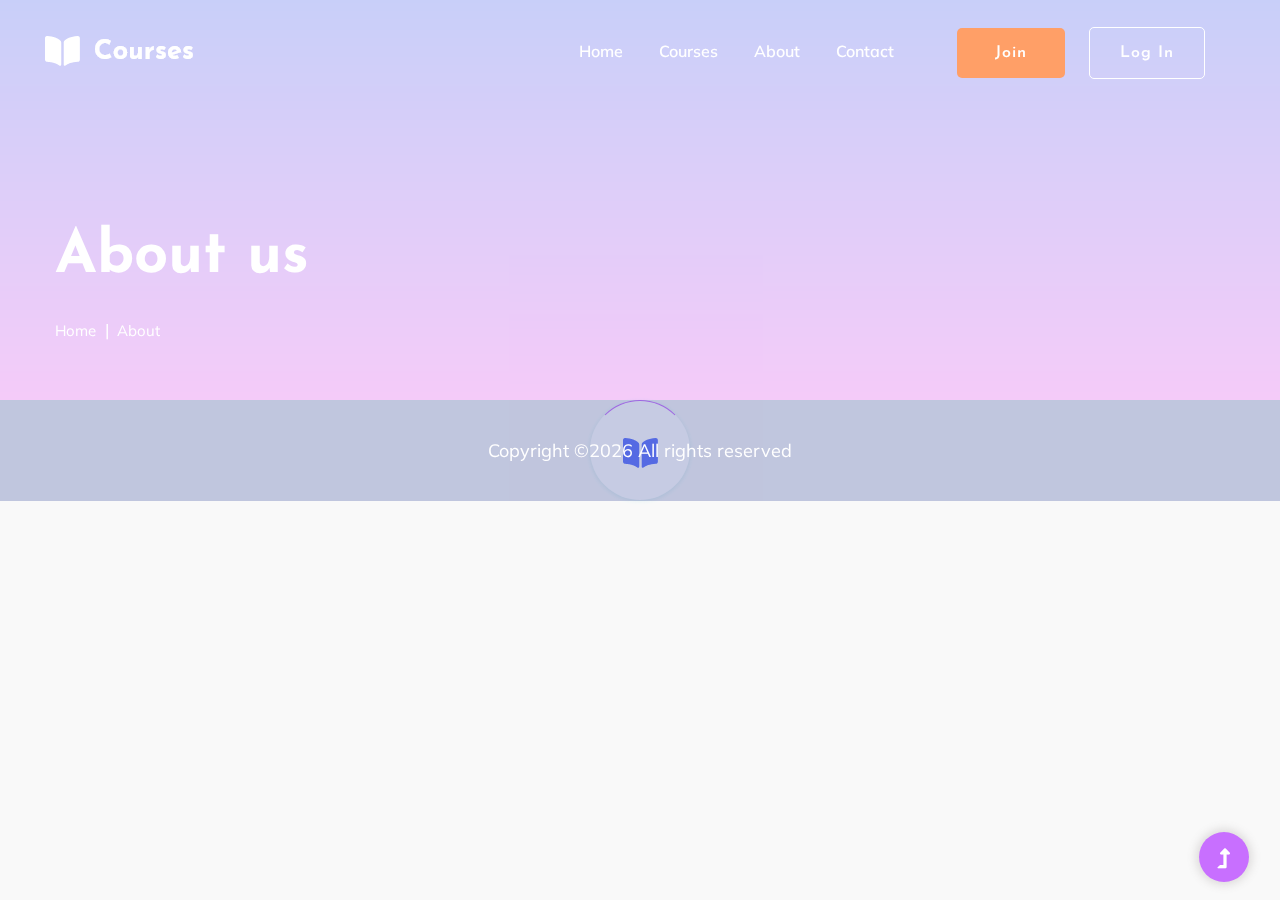
==== commit 628909d8: "Initial commit" ====
--- a/about.html
+++ b/about.html
@@ -55,24 +55,27 @@
                             <div class="menu-wrapper d-flex align-items-center justify-content-end">
                                 <!-- Main-menu -->
                                 <div class="main-menu d-none d-lg-block">
-                                    <nav>
-                                        <ul id="navigation">                                                                                          
-                                            <li class="active" ><a href="index.html">Home</a></li>
-                                            <li><a href="courses.html">Courses</a></li>
-                                            <li><a href="about.html">About</a></li>
-                                            <li><a href="#">Blog</a>
-                                                <ul class="submenu">
-                                                    <li><a href="blog.html">Blog</a></li>
-                                                    <li><a href="blog_details.html">Blog Details</a></li>
-                                                    <li><a href="elements.html">Element</a></li>
-                                                </ul>
-                                            </li>
-                                            <li><a href="contact.html">Contact</a></li>
-                                            <!-- Button -->
-                                            <li class="button-header margin-left "><a href="#" class="btn">Join</a></li>
-                                            <li class="button-header"><a href="login.html" class="btn btn3">Log in</a></li>
-                                        </ul>
-                                    </nav>
+                                        <nav>
+                                            <ul id="navigation">                                                                                          
+                                                <li class="active" ><a href="index.html">Home</a></li>
+                                                <li><a href="courses.html">Courses</a>
+													<ul class="submenu">
+                                                        <li><a href="blog.html">Japanese</a>
+															 <ul class="submenu">
+																<li><a href="japanese-daytodaylife.html">Day to day</a></li>
+																<li><a href="japanese-daysOfAWeek.html">Days of a week</a></li>
+																<li><a href="japanese-monthsOfAYear.html">Months of a year</a></li>
+                                                             </ul>
+												        </li>
+													</ul>
+												</li>
+                                                <li><a href="about.html">About</a></li>
+                                                <li><a href="contact.html">Contact</a></li>
+                                                <!-- Button -->
+                                                <li class="button-header margin-left "><a href="#" class="btn">Join</a></li>
+                                                <li class="button-header"><a href="login.html" class="btn btn3">Log in</a></li>
+                                            </ul>
+                                        </nav>
                                 </div>
                             </div>
                         </div> 
@@ -112,398 +115,10 @@
                 </div>
             </div>
         </section>
-        <div class="services-area services-area2 section-padding40">
-            <div class="container">
-                <div class="row justify-content-sm-center">
-                    <div class="col-lg-4 col-md-6 col-sm-8">
-                        <div class="single-services mb-30">
-                            <div class="features-icon">
-                                <img src="assets/img/icon/icon1.svg" alt="">
-                            </div>
-                            <div class="features-caption">
-                                <h3>60+ UX courses</h3>
-                                <p>The automated process all your website tasks.</p>
-                            </div>
-                        </div>
-                    </div>
-                    <div class="col-lg-4 col-md-6 col-sm-8">
-                        <div class="single-services mb-30">
-                            <div class="features-icon">
-                                <img src="assets/img/icon/icon2.svg" alt="">
-                            </div>
-                            <div class="features-caption">
-                                <h3>Expert instructors</h3>
-                                <p>The automated process all your website tasks.</p>
-                            </div>
-                        </div>
-                    </div>
-                    <div class="col-lg-4 col-md-6 col-sm-8">
-                        <div class="single-services mb-30">
-                            <div class="features-icon">
-                                <img src="assets/img/icon/icon3.svg" alt="">
-                            </div>
-                            <div class="features-caption">
-                                <h3>Life time access</h3>
-                                <p>The automated process all your website tasks.</p>
-                            </div>
-                        </div>
-                    </div>
-                </div>
-            </div>
-        </div>
-        <!--? About Area-1 Start -->
-        <section class="about-area1 fix pt-10">
-            <div class="support-wrapper align-items-center">
-                <div class="left-content1">
-                    <div class="about-icon">
-                        <img src="assets/img/icon/about.svg" alt="">
-                    </div>
-                    <!-- section tittle -->
-                    <div class="section-tittle section-tittle2 mb-55">
-                        <div class="front-text">
-                            <h2 class="">Learn new skills online with top educators</h2>
-                            <p>The automated process all your website tasks. Discover tools and 
-                                techniques to engage effectively with vulnerable children and young 
-                            people.</p>
-                        </div>
-                    </div>
-                    <div class="single-features">
-                        <div class="features-icon">
-                            <img src="assets/img/icon/right-icon.svg" alt="">
-                        </div>
-                        <div class="features-caption">
-                            <p>Techniques to engage effectively with vulnerable children and young people.</p>
-                        </div>
-                    </div>
-                    <div class="single-features">
-                        <div class="features-icon">
-                            <img src="assets/img/icon/right-icon.svg" alt="">
-                        </div>
-                        <div class="features-caption">
-                            <p>Join millions of people from around the world  learning together.</p>
-                        </div>
-                    </div>
-
-                    <div class="single-features">
-                        <div class="features-icon">
-                            <img src="assets/img/icon/right-icon.svg" alt="">
-                        </div>
-                        <div class="features-caption">
-                            <p>Join millions of people from around the world learning together. Online learning is as easy and natural.</p>
-                        </div>
-                    </div>
-                </div>
-                <div class="right-content1">
-                    <!-- img -->
-                    <div class="right-img">
-                        <img src="assets/img/gallery/about.png" alt="">
-
-                        <div class="video-icon" >
-                            <a class="popup-video btn-icon" href="https://www.youtube.com/watch?v=up68UAfH0d0"><i class="fas fa-play"></i></a>
-                        </div>
-                    </div>
-                </div>
-            </div>
-        </section>
-        <!-- About Area End -->
-        <!--? top subjects Area Start -->
-        <div class="topic-area section-padding40">
-            <div class="container">
-                <div class="row justify-content-center">
-                    <div class="col-xl-7 col-lg-8">
-                        <div class="section-tittle text-center mb-55">
-                            <h2>Explore top subjects</h2>
-                        </div>
-                    </div>
-                </div>
-                <div class="row">
-                    <div class="col-lg-3 col-md-4 col-sm-6">
-                        <div class="single-topic text-center mb-30">
-                            <div class="topic-img">
-                                <img src="assets/img/gallery/topic1.png" alt="">
-                                <div class="topic-content-box">
-                                    <div class="topic-content">
-                                        <h3><a href="#">Programing</a></h3>
-                                    </div>
-                                </div>
-                            </div>
-                        </div>
-                    </div>
-                    <div class="col-lg-3 col-md-4 col-sm-6">
-                        <div class="single-topic text-center mb-30">
-                            <div class="topic-img">
-                                <img src="assets/img/gallery/topic2.png" alt="">
-                                <div class="topic-content-box">
-                                    <div class="topic-content">
-                                        <h3><a href="#">Programing</a></h3>
-                                    </div>
-                                </div>
-                            </div>
-                        </div>
-                    </div>
-                    <div class="col-lg-3 col-md-4 col-sm-6">
-                        <div class="single-topic text-center mb-30">
-                            <div class="topic-img">
-                                <img src="assets/img/gallery/topic3.png" alt="">
-                                <div class="topic-content-box">
-                                    <div class="topic-content">
-                                        <h3><a href="#">Programing</a></h3>
-                                    </div>
-                                </div>
-                            </div>
-                        </div>
-                    </div>
-                    <div class="col-lg-3 col-md-4 col-sm-6">
-                        <div class="single-topic text-center mb-30">
-                            <div class="topic-img">
-                                <img src="assets/img/gallery/topic4.png" alt="">
-                                <div class="topic-content-box">
-                                    <div class="topic-content">
-                                        <h3><a href="#">Programing</a></h3>
-                                    </div>
-                                </div>
-                            </div>
-                        </div>
-                    </div>
-                    <div class="col-lg-3 col-md-4 col-sm-6">
-                        <div class="single-topic text-center mb-30">
-                            <div class="topic-img">
-                                <img src="assets/img/gallery/topic5.png" alt="">
-                                <div class="topic-content-box">
-                                    <div class="topic-content">
-                                        <h3><a href="#">Programing</a></h3>
-                                    </div>
-                                </div>
-                            </div>
-                        </div>
-                    </div>
-                    <div class="col-lg-3 col-md-4 col-sm-6">
-                        <div class="single-topic text-center mb-30">
-                            <div class="topic-img">
-                                <img src="assets/img/gallery/topic6.png" alt="">
-                                <div class="topic-content-box">
-                                    <div class="topic-content">
-                                        <h3><a href="#">Programing</a></h3>
-                                    </div>
-                                </div>
-                            </div>
-                        </div>
-                    </div>
-                    <div class="col-lg-3 col-md-4 col-sm-6">
-                        <div class="single-topic text-center mb-30">
-                            <div class="topic-img">
-                                <img src="assets/img/gallery/topic7.png" alt="">
-                                <div class="topic-content-box">
-                                    <div class="topic-content">
-                                        <h3><a href="#">Programing</a></h3>
-                                    </div>
-                                </div>
-                            </div>
-                        </div>
-                    </div>
-                    <div class="col-lg-3 col-md-4 col-sm-6">
-                        <div class="single-topic text-center mb-30">
-                            <div class="topic-img">
-                                <img src="assets/img/gallery/topic8.png" alt="">
-                                <div class="topic-content-box">
-                                    <div class="topic-content">
-                                        <h3><a href="#">Programing</a></h3>
-                                    </div>
-                                </div>
-                            </div>
-                        </div>
-                    </div>
-                </div>
-                <div class="row justify-content-center">
-                    <div class="col-xl-12">
-                        <div class="section-tittle text-center mt-20">
-                            <a href="courses.html" class="border-btn">View More Subjects</a>
-                        </div>
-                    </div>
-                </div>
-            </div>
-        </div>
-        <!-- top subjects End -->
-        <!--? About Area-3 Start -->
-        <section class="about-area3 fix">
-            <div class="support-wrapper align-items-center">
-                <div class="right-content3">
-                    <!-- img -->
-                    <div class="right-img">
-                        <img src="assets/img/gallery/about3.png" alt="">
-                    </div>
-                </div>
-                <div class="left-content3">
-                    <!-- section tittle -->
-                    <div class="section-tittle section-tittle2 mb-20">
-                        <div class="front-text">
-                            <h2 class="">Learner outcomes on courses you will take</h2>
-                        </div>
-                    </div>
-                    <div class="single-features">
-                        <div class="features-icon">
-                            <img src="assets/img/icon/right-icon.svg" alt="">
-                        </div>
-                        <div class="features-caption">
-                            <p>Techniques to engage effectively with vulnerable children and young people.</p>
-                        </div>
-                    </div>
-                    <div class="single-features">
-                        <div class="features-icon">
-                            <img src="assets/img/icon/right-icon.svg" alt="">
-                        </div>
-                        <div class="features-caption">
-                            <p>Join millions of people from around the world
-                            learning together.</p>
-                        </div>
-                    </div>
-                    <div class="single-features">
-                        <div class="features-icon">
-                            <img src="assets/img/icon/right-icon.svg" alt="">
-                        </div>
-                        <div class="features-caption">
-                            <p>Join millions of people from around the world learning together.
-                            Online learning is as easy and natural.</p>
-                        </div>
-                    </div>
-                </div>
-            </div>
-        </section>
-        <!-- About Area End -->
-        <!--? Team -->
-        <section class="team-area section-padding40 fix">
-            <div class="container">
-                <div class="row justify-content-center">
-                    <div class="col-xl-7 col-lg-8">
-                        <div class="section-tittle text-center mb-55">
-                            <h2>Community experts</h2>
-                        </div>
-                    </div>
-                </div>
-                <div class="team-active">
-                    <div class="single-cat text-center">
-                        <div class="cat-icon">
-                            <img src="assets/img/gallery/team1.png" alt="">
-                        </div>
-                        <div class="cat-cap">
-                            <h5><a href="services.html">Mr. Urela</a></h5>
-                            <p>The automated process all your website tasks.</p>
-                        </div>
-                    </div>
-                    <div class="single-cat text-center">
-                        <div class="cat-icon">
-                            <img src="assets/img/gallery/team2.png" alt="">
-                        </div>
-                        <div class="cat-cap">
-                            <h5><a href="services.html">Mr. Uttom</a></h5>
-                            <p>The automated process all your website tasks.</p>
-                        </div>
-                    </div>
-                    <div class="single-cat text-center">
-                        <div class="cat-icon">
-                            <img src="assets/img/gallery/team3.png" alt="">
-                        </div>
-                        <div class="cat-cap">
-                            <h5><a href="services.html">Mr. Shakil</a></h5>
-                            <p>The automated process all your website tasks.</p>
-                        </div>
-                    </div>
-                    <div class="single-cat text-center">
-                        <div class="cat-icon">
-                            <img src="assets/img/gallery/team4.png" alt="">
-                        </div>
-                        <div class="cat-cap">
-                            <h5><a href="services.html">Mr. Arafat</a></h5>
-                            <p>The automated process all your website tasks.</p>
-                        </div>
-                    </div>
-                    <div class="single-cat text-center">
-                        <div class="cat-icon">
-                            <img src="assets/img/gallery/team3.png" alt="">
-                        </div>
-                        <div class="cat-cap">
-                            <h5><a href="services.html">Mr. saiful</a></h5>
-                            <p>The automated process all your website tasks.</p>
-                        </div>
-                    </div>
-                </div>
-            </div>
-        </section>
         <!-- Services End -->
     </main>
     <footer>
      <div class="footer-wrappper footer-bg">
-        <!-- Footer Start-->
-        <div class="footer-area footer-padding">
-            <div class="container">
-                <div class="row justify-content-between">
-                    <div class="col-xl-4 col-lg-5 col-md-4 col-sm-6">
-                        <div class="single-footer-caption mb-50">
-                            <div class="single-footer-caption mb-30">
-                                <!-- logo -->
-                                <div class="footer-logo mb-25">
-                                    <a href="index.html"><img src="assets/img/logo/logo2_footer.png" alt=""></a>
-                                </div>
-                                <div class="footer-tittle">
-                                    <div class="footer-pera">
-                                        <p>The automated process starts as soon as your clothes go into the machine.</p>
-                                    </div>
-                                </div>
-                                <!-- social -->
-                                <div class="footer-social">
-                                    <a href="#"><i class="fab fa-twitter"></i></a>
-                                    <a href="https://bit.ly/sai4ull"><i class="fab fa-facebook-f"></i></a>
-                                    <a href="#"><i class="fab fa-pinterest-p"></i></a>
-                                </div>
-                            </div>
-                        </div>
-                    </div>
-                    <div class="col-xl-2 col-lg-3 col-md-4 col-sm-5">
-                        <div class="single-footer-caption mb-50">
-                            <div class="footer-tittle">
-                                <h4>Our solutions</h4>
-                                <ul>
-                                    <li><a href="#">Design & creatives</a></li>
-                                    <li><a href="#">Telecommunication</a></li>
-                                    <li><a href="#">Restaurant</a></li>
-                                    <li><a href="#">Programing</a></li>
-                                    <li><a href="#">Architecture</a></li>
-                                </ul>
-                            </div>
-                        </div>
-                    </div>
-                    <div class="col-xl-2 col-lg-4 col-md-4 col-sm-6">
-                        <div class="single-footer-caption mb-50">
-                            <div class="footer-tittle">
-                                <h4>Support</h4>
-                                <ul>
-                                    <li><a href="#">Design & creatives</a></li>
-                                    <li><a href="#">Telecommunication</a></li>
-                                    <li><a href="#">Restaurant</a></li>
-                                    <li><a href="#">Programing</a></li>
-                                    <li><a href="#">Architecture</a></li>
-                                </ul>
-                            </div>
-                        </div>
-                    </div>
-                    <div class="col-xl-2 col-lg-3 col-md-4 col-sm-6">
-                        <div class="single-footer-caption mb-50">
-                            <div class="footer-tittle">
-                                <h4>Company</h4>
-                                <ul>
-                                    <li><a href="#">Design & creatives</a></li>
-                                    <li><a href="#">Telecommunication</a></li>
-                                    <li><a href="#">Restaurant</a></li>
-                                    <li><a href="#">Programing</a></li>
-                                    <li><a href="#">Architecture</a></li>
-                                </ul>
-                            </div>
-                        </div>
-                    </div>
-                </div>
-            </div>
-        </div>
-        <!-- footer-bottom area -->
         <div class="footer-bottom-area">
             <div class="container">
                 <div class="footer-border">
@@ -511,7 +126,7 @@
                         <div class="col-xl-12 ">
                             <div class="footer-copy-right text-center">
                                 <p><!-- Link back to Colorlib can't be removed. Template is licensed under CC BY 3.0. -->
-                                  Copyright &copy;<script>document.write(new Date().getFullYear());</script> All rights reserved | This template is made with <i class="fa fa-heart" aria-hidden="true"></i> by <a href="https://colorlib.com" target="_blank">Colorlib</a>
+                                  Copyright &copy;<script>document.write(new Date().getFullYear());</script> All rights reserved
                                   <!-- Link back to Colorlib can't be removed. Template is licensed under CC BY 3.0. --></p>
                               </div>
                           </div>
